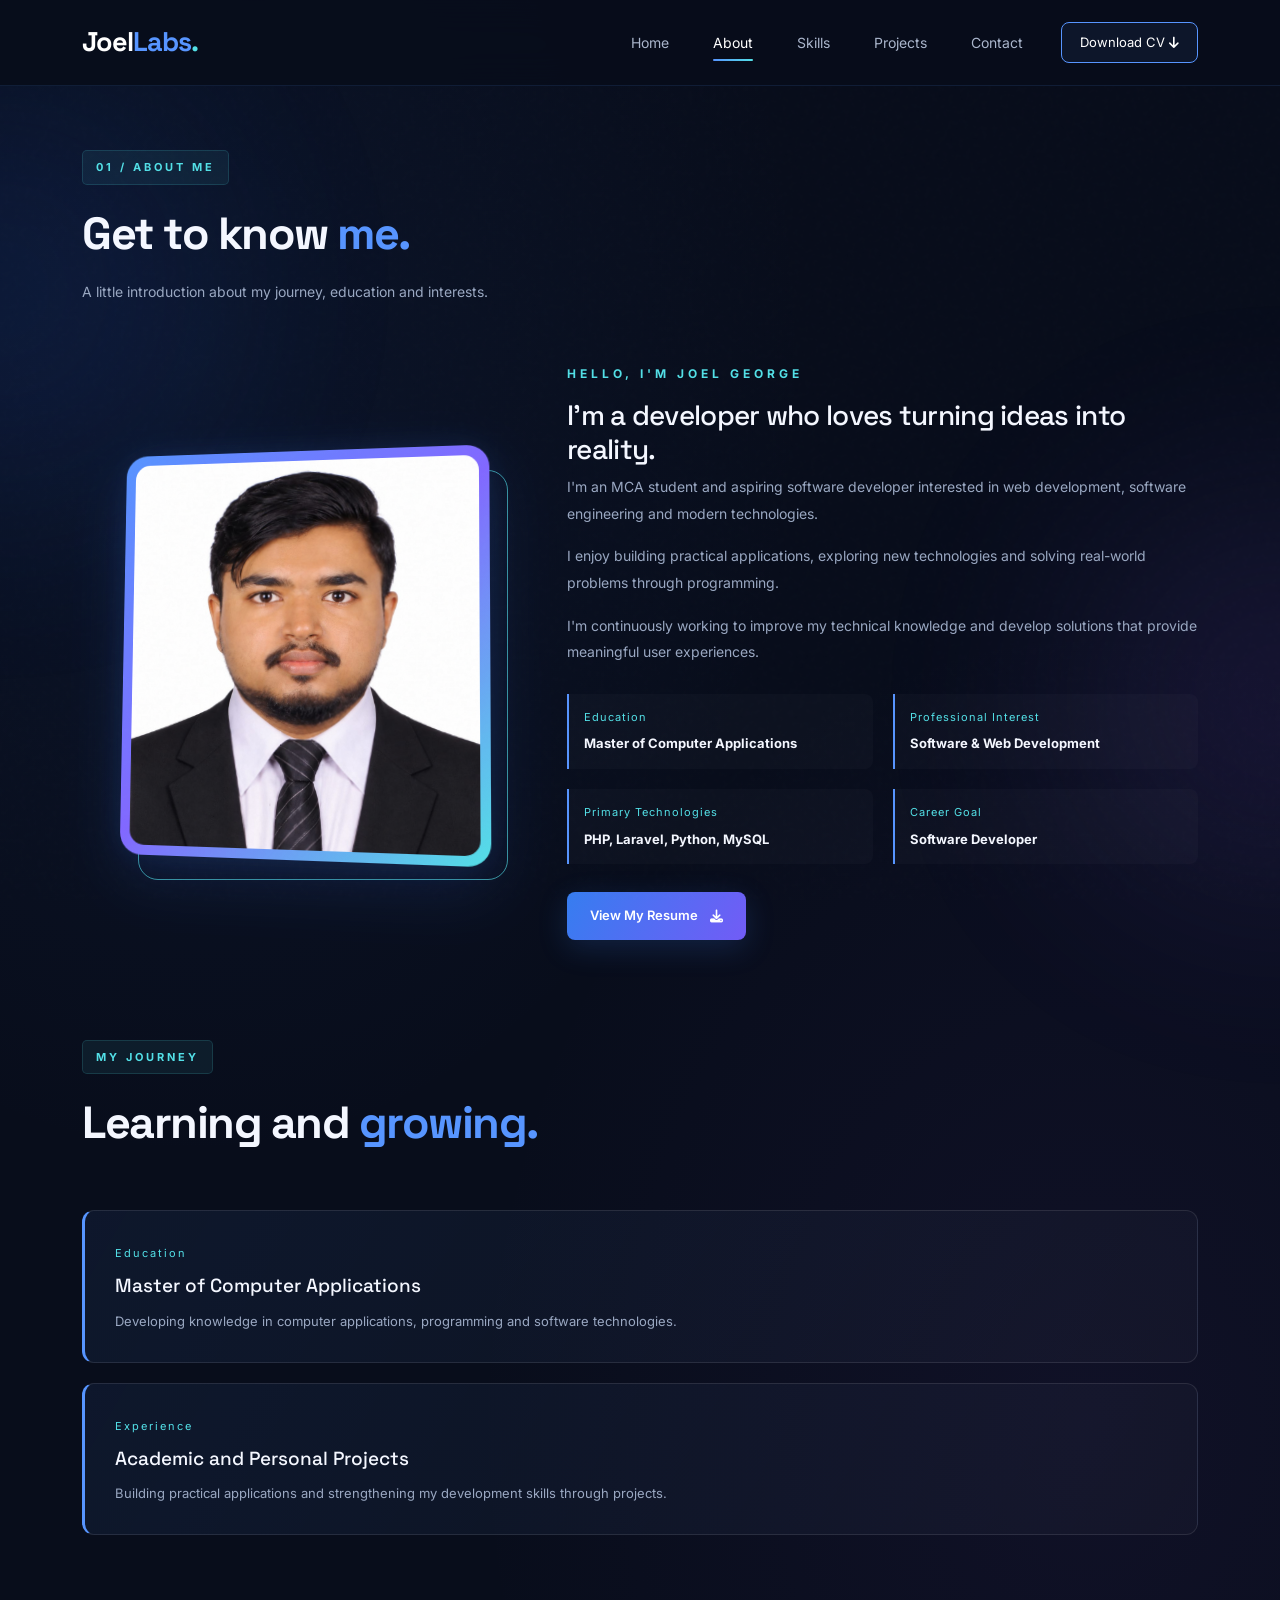
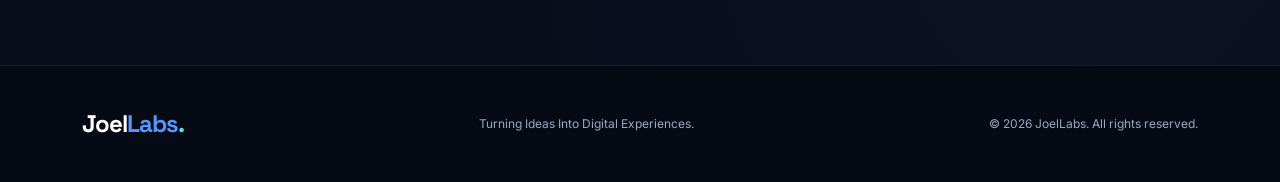
==== about.html @ 46082215 "initial commit" ====
<!DOCTYPE html>
<html lang="en">
<head>
    <meta charset="UTF-8">
    <meta name="viewport" content="width=device-width, initial-scale=1.0">
    <title>About Me | JoelLabs</title>

    <link href="https://cdn.jsdelivr.net/npm/bootstrap@5.3.3/dist/css/bootstrap.min.css" rel="stylesheet">
    <link rel="stylesheet" href="https://cdnjs.cloudflare.com/ajax/libs/font-awesome/6.7.2/css/all.min.css">
    <link href="https://fonts.googleapis.com/css2?family=Space+Grotesk:wght@400;500;600;700&family=Inter:wght@400;500;600;700&display=swap" rel="stylesheet">
    <link rel="stylesheet" href="Assets/css/style.css">
</head>
<body>

<div class="background-glow glow-one"></div>
<div class="background-glow glow-two"></div>
<div class="noise-overlay"></div>

<!-- NAVBAR -->
<nav class="navbar navbar-expand-lg fixed-top navbar-custom">
    <div class="container">
        <a class="navbar-brand" href="index.html">Joel<span>Labs</span><b>.</b></a>

        <button class="navbar-toggler" type="button" data-bs-toggle="collapse" data-bs-target="#navbarMenu" aria-label="Toggle navigation">
            <i class="fas fa-bars"></i>
        </button>

        <div class="collapse navbar-collapse" id="navbarMenu">
            <ul class="navbar-nav ms-auto align-items-lg-center">
                <li class="nav-item"><a class="nav-link" href="index.html">Home</a></li>
                <li class="nav-item"><a class="nav-link active" href="about.html">About</a></li>
                <li class="nav-item"><a class="nav-link" href="skills.html">Skills</a></li>
                <li class="nav-item"><a class="nav-link" href="projects.html">Projects</a></li>
                <li class="nav-item"><a class="nav-link" href="contact.html">Contact</a></li>
                <li class="nav-item ms-lg-3">
                    <a href="Assets/documents/Joel-George-Resume.pdf" class="nav-button" target="_blank">Download CV <i class="fas fa-arrow-down"></i></a>
                </li>
            </ul>
        </div>
    </div>
</nav>

<!-- ABOUT PAGE -->
<section class="inner-page section-space">

    <div class="container">

        <div class="section-title">
            <span>01 / ABOUT ME</span>
            <h2>Get to know <em>me.</em></h2>
            <p class="page-subtitle">A little introduction about my journey, education and interests.</p>
        </div>

        <div class="row align-items-center g-5">

            <div class="col-lg-5">
                <div class="about-visual">
                    <div class="about-frame">
                        <img src="Assets/Images/profile.jpg" alt="Joel George"
                             onerror="this.style.display='none'; this.nextElementSibling.style.display='flex';">
                        <div class="about-placeholder">
                            <i class="fas fa-user"></i>
                        </div>
                    </div>
                    <div class="about-decoration"></div>
                </div>
            </div>

            <div class="col-lg-7">

                <p class="hero-small-title">HELLO, I'M JOEL GEORGE</p>

                <h3>I'm a developer who loves turning ideas into reality.</h3>

                <p class="about-text">
                    I'm an MCA student and aspiring software developer
                    interested in web development, software engineering
                    and modern technologies.
                </p>

                <p class="about-text">
                    I enjoy building practical applications, exploring
                    new technologies and solving real-world problems
                    through programming.
                </p>

                <p class="about-text">
                    I'm continuously working to improve my technical
                    knowledge and develop solutions that provide
                    meaningful user experiences.
                </p>

                <div class="about-details">

                    <div>
                        <span>Education</span>
                        <strong>Master of Computer Applications</strong>
                    </div>

                    <div>
                        <span>Professional Interest</span>
                        <strong>Software & Web Development</strong>
                    </div>

                    <div>
                        <span>Primary Technologies</span>
                        <strong>PHP, Laravel, Python, MySQL</strong>
                    </div>

                    <div>
                        <span>Career Goal</span>
                        <strong>Software Developer</strong>
                    </div>

                </div>

                <a href="Assets/documents/Joel-George-Resume.pdf" target="_blank" class="primary-button">
                    View My Resume <i class="fas fa-download"></i>
                </a>

            </div>
        </div>

        <!-- PERSONAL JOURNEY -->
        <div class="journey-section">
            <div class="section-title">
                <span>MY JOURNEY</span>
                <h2>Learning and <em>growing.</em></h2>
            </div>

            <div class="journey-card">
                <span class="journey-year">Education</span>
                <h4>Master of Computer Applications</h4>
                <p>Developing knowledge in computer applications, programming and software technologies.</p>
            </div>

            <div class="journey-card">
                <span class="journey-year">Experience</span>
                <h4>Academic and Personal Projects</h4>
                <p>Building practical applications and strengthening my development skills through projects.</p>
            </div>
        </div>

    </div>

</section>

<footer class="footer">
    <div class="container">
        <div class="d-flex flex-wrap justify-content-between align-items-center gap-3">
            <a class="navbar-brand" href="index.html">Joel<span>Labs</span><b>.</b></a>
            <p>Turning Ideas Into Digital Experiences.</p>
            <p>© <span id="current-year"></span> JoelLabs. All rights reserved.</p>
        </div>
    </div>
</footer>

<script src="https://cdn.jsdelivr.net/npm/bootstrap@5.3.3/dist/js/bootstrap.bundle.min.js"></script>
<script src="Assets/javascript/script.js"></script>

</body>
</html>
---- Assets/css/style.css ----
/* =========================================
   JOELLABS - CREATIVE 3D PORTFOLIO
========================================= */

:root {
    --bg: #080d1b;
    --bg-light: #101a30;
    --card: rgba(255,255,255,0.045);
    --blue: #5795ff;
    --cyan: #53e0e7;
    --purple: #a77bff;
    --white: #f4f7ff;
    --muted: #9aa8c2;
    --border: rgba(255,255,255,0.10);
}

/* GENERAL */

* {
    margin: 0;
    padding: 0;
    box-sizing: border-box;
    scroll-behavior: smooth;
}

body {
    background: var(--bg);
    color: var(--white);
    font-family: 'Inter', sans-serif;
    overflow-x: hidden;
}

h1, h2, h3, h4, .navbar-brand {
    font-family: 'Space Grotesk', sans-serif;
}

a {
    text-decoration: none;
    color: inherit;
}

::selection {
    background: var(--blue);
    color: white;
}


/* BACKGROUND EFFECTS */

.background-glow {
    position: fixed;
    width: 400px;
    height: 400px;
    border-radius: 50%;
    filter: blur(120px);
    opacity: .12;
    pointer-events: none;
    z-index: -1;
}

.glow-one {
    background: #2563eb;
    top: 10%;
    left: -200px;
}

.glow-two {
    background: #8b5cf6;
    right: -200px;
    top: 55%;
}

.noise-overlay {
    position: fixed;
    inset: 0;
    opacity: .025;
    pointer-events: none;
    z-index: 10;
    background-image: url("data:image/svg+xml,%3Csvg viewBox='0 0 180 180' xmlns='http://www.w3.org/2000/svg'%3E%3Cfilter id='n'%3E%3CfeTurbulence type='fractalNoise' baseFrequency='.9' numOctaves='3' stitchTiles='stitch'/%3E%3C/filter%3E%3Crect width='100%25' height='100%25' filter='url(%23n)' opacity='.5'/%3E%3C/svg%3E");
}


/* NAVBAR */

.navbar-custom {
    background: rgba(8,13,27,.85);
    backdrop-filter: blur(18px);
    border-bottom: 1px solid var(--border);
    padding: 20px 0;
}

.navbar-brand {
    font-size: 27px;
    font-weight: 700;
    color: white;
}

.navbar-brand span {
    color: var(--blue);
}

.navbar-brand b {
    color: var(--cyan);
}

.nav-link {
    color: var(--muted);
    font-size: 14px;
    margin: 0 10px;
    transition: .3s;
}

.nav-link:hover,
.nav-link.active {
    color: var(--blue);
}

.nav-button {
    display: inline-block;
    padding: 10px 18px;
    border: 1px solid var(--blue);
    border-radius: 7px;
    color: white;
    font-size: 13px;
    transition: .3s;
}

.nav-button:hover {
    background: var(--blue);
    color: white;
    box-shadow: 0 0 25px #5795ff50;
}

.navbar-toggler {
    color: white;
    border: 1px solid var(--border);
}

.navbar-toggler:focus {
    box-shadow: none;
}

.navbar-toggler i {
    font-size: 22px;
}


/* HERO SECTION */

.hero-section {
    min-height: 100vh;
    display: flex;
    align-items: center;
    position: relative;
    padding: 130px 0 100px;
}

.hero-content {
    position: relative;
    z-index: 2;
}

.availability {
    display: inline-flex;
    align-items: center;
    gap: 10px;
    padding: 9px 15px;
    background: var(--card);
    border: 1px solid var(--border);
    border-radius: 50px;
    font-size: 12px;
    color: #c7d6ee;
    margin-bottom: 30px;
}

.status-dot {
    width: 8px;
    height: 8px;
    border-radius: 50%;
    background: #4ade80;
    box-shadow: 0 0 12px #4ade80;
}

.hero-small-title {
    color: var(--cyan);
    letter-spacing: 4px;
    font-size: 12px;
    font-weight: 700;
}

.hero-content h1 {
    font-size: clamp(43px, 5.5vw, 68px);
    line-height: 1.13;
    font-weight: 700;
    margin: 18px 0;
    max-width: 650px;
}

.gradient-text {
    background: linear-gradient(
        100deg,
        #69a5ff,
        #a88aff,
        #56e1e4
    );
    background-size: 200% auto;
    background-clip: text;
    -webkit-background-clip: text;
    color: transparent;
    animation: gradientMove 5s linear infinite;
}

@keyframes gradientMove {
    to {
        background-position: 200% center;
    }
}

.hero-role {
    font-size: 23px;
    margin-top: 25px;
}

.hero-role span {
    color: var(--cyan);
}

.hero-description {
    color: var(--muted);
    line-height: 1.9;
    font-size: 15px;
    max-width: 540px;
    margin: 22px 0 30px;
}

.hero-actions {
    display: flex;
    gap: 15px;
    flex-wrap: wrap;
}

.primary-button,
.secondary-button {
    display: inline-flex;
    align-items: center;
    justify-content: center;
    gap: 12px;
    padding: 14px 23px;
    border-radius: 8px;
    font-size: 13px;
    font-weight: 600;
    transition: .3s;
}

.primary-button {
    background: linear-gradient(120deg, #367df0, #725cf6);
    color: white;
    box-shadow: 0 8px 30px #3b82f630;
}

.primary-button:hover {
    color: white;
    transform: translateY(-4px);
    box-shadow: 0 12px 35px #3b82f660;
}

.secondary-button {
    border: 1px solid var(--border);
    color: white;
}

.secondary-button:hover {
    border-color: var(--cyan);
    color: var(--cyan);
}

.social-links {
    display: flex;
    gap: 22px;
    margin-top: 35px;
}

.social-links a {
    color: var(--muted);
    font-size: 20px;
    transition: .3s;
}

.social-links a:hover {
    color: var(--cyan);
    transform: translateY(-4px);
}


/* 3D SCENE */

.visual-column {
    display: flex;
    justify-content: center;
    align-items: center;
    perspective: 1100px;
}

.scene {
    width: 470px;
    height: 470px;
    max-width: 100%;
    position: relative;
    display: flex;
    align-items: center;
    justify-content: center;
    transform-style: preserve-3d;
    transition: transform .2s ease-out;
}


/* FLOATING SPHERE */

.floating-sphere {
    width: 245px;
    height: 245px;
    border-radius: 50%;
    position: relative;
    z-index: 2;

    background:
        radial-gradient(circle at 28% 22%,
            #ffffff 0%,
            #c7dcff 5%,
            #72a6ff 17%,
            #4a55c5 42%,
            #211a66 70%,
            #090d26 100%);

    box-shadow:
        inset -25px -30px 50px #050817,
        inset 12px 10px 30px #ffffff80,
        0 0 40px #528bff60,
        0 0 100px #735bff45;

    animation: sphereFloat 6s ease-in-out infinite;
}

.sphere-highlight {
    position: absolute;
    width: 65px;
    height: 35px;
    top: 30px;
    left: 40px;
    border-radius: 50%;
    background: #ffffffa0;
    filter: blur(15px);
    transform: rotate(-35deg);
}

@keyframes sphereFloat {
    0%, 100% {
        transform: translateY(0) rotate(0deg);
    }

    50% {
        transform: translateY(-20px) rotate(8deg);
    }
}


/* ORBIT RINGS */

.orbit {
    position: absolute;
    width: 390px;
    height: 150px;
    border: 1px solid rgba(111,165,255,.5);
    border-radius: 50%;
    z-index: 1;
}

.orbit-one {
    transform: rotate(-25deg);
}

.orbit-two {
    transform: rotate(55deg);
    border-color: rgba(83,224,231,.35);
}

.orbit-three {
    transform: rotate(115deg);
    width: 320px;
    border-color: rgba(167,123,255,.3);
}


/* FLOATING CARDS */

.floating-card {
    position: absolute;
    z-index: 4;
    display: flex;
    align-items: center;
    gap: 10px;
    padding: 13px 17px;
    border: 1px solid var(--border);
    background: rgba(17,27,49,.88);
    backdrop-filter: blur(15px);
    border-radius: 12px;
    font-size: 12px;
    color: #dce8ff;
    box-shadow: 0 12px 40px #00000040;
    animation: cardFloat 5s ease-in-out infinite;
}

.floating-card i {
    color: var(--cyan);
    font-size: 17px;
}

.card-code {
    top: 60px;
    left: 5px;
}

.card-design {
    right: -5px;
    top: 155px;
    animation-delay: 1s;
}

.card-tech {
    bottom: 65px;
    left: 35px;
    animation-delay: 2s;
}

@keyframes cardFloat {
    0%, 100% {
        transform: translateY(0);
    }

    50% {
        transform: translateY(-13px);
    }
}

.scene-label {
    position: absolute;
    bottom: 0;
    right: 10px;
    z-index: 4;
    display: flex;
    align-items: center;
    gap: 10px;
    color: var(--muted);
    font-size: 11px;
}

.scene-label span {
    font-size: 28px;
    font-family: 'Space Grotesk';
    font-weight: 700;
    color: var(--blue);
}

.scene-label small {
    letter-spacing: 2px;
}


/* SCROLL INDICATOR */

.scroll-indicator {
    position: absolute;
    bottom: 25px;
    left: 50%;
    transform: translateX(-50%);
    display: flex;
    gap: 10px;
    align-items: center;
    color: var(--muted);
    font-size: 9px;
    letter-spacing: 3px;
}

.scroll-indicator span {
    width: 25px;
    height: 1px;
    background: var(--cyan);
}


/* GENERAL SECTIONS */

.section-space {
    padding: 110px 0;
    position: relative;
}

.section-title {
    margin-bottom: 55px;
}

.section-title > span {
    color: var(--cyan);
    font-size: 11px;
    letter-spacing: 3px;
    font-weight: 700;
}

.section-title h2 {
    font-size: clamp(32px, 4vw, 45px);
    font-weight: 700;
    margin-top: 15px;
}

.section-title em {
    color: var(--blue);
    font-style: normal;
}


/* ABOUT */

.about-visual {
    position: relative;
    max-width: 350px;
    margin: auto;
    perspective: 800px;
}

.about-frame {
    position: relative;
    padding: 12px;
    background: linear-gradient(140deg, #5795ff, #a77bff);
    border-radius: 20px;
    transform: rotateY(-8deg) rotateX(3deg);
    box-shadow: 15px 20px 60px #00000070;
    z-index: 2;
}

.about-frame img {
    width: 100%;
    height: 350px;
    object-fit: cover;
    border-radius: 13px;
}

.about-placeholder {
    display: none;
    height: 350px;
    border-radius: 13px;
    background: var(--bg-light);
    align-items: center;
    justify-content: center;
    font-size: 100px;
    color: var(--blue);
}

.about-decoration {
    position: absolute;
    width: 100%;
    height: 100%;
    top: 22px;
    left: 22px;
    border: 1px solid var(--cyan);
    border-radius: 20px;
    z-index: 1;
}

#about h3 {
    font-size: 29px;
    line-height: 1.5;
    margin-bottom: 22px;
}

#about p {
    color: var(--muted);
    font-size: 14px;
    line-height: 1.9;
}

.about-details {
    display: grid;
    grid-template-columns: 1fr 1fr;
    gap: 20px;
    margin: 28px 0;
}

.about-details div {
    display: flex;
    flex-direction: column;
    gap: 8px;
}

.about-details span {
    color: var(--cyan);
    font-size: 11px;
    letter-spacing: 1px;
}

.about-details strong {
    font-size: 13px;
}

.text-link {
    color: var(--cyan);
    font-size: 13px;
    font-weight: 600;
}

.text-link:hover {
    color: var(--blue);
}


/* SKILLS */

.skills-section {
    background: linear-gradient(
        180deg,
        rgba(18,29,52,.65),
        rgba(8,13,27,.5)
    );
}

.glass-card {
    background: var(--card);
    border: 1px solid var(--border);
    padding: 30px;
    border-radius: 15px;
    height: 100%;
    backdrop-filter: blur(12px);
    transition: .4s;
}

.glass-card:hover {
    transform: translateY(-10px) rotateX(3deg);
    border-color: var(--blue);
    box-shadow: 0 15px 40px #367df020;
}

.skill-icon {
    width: 52px;
    height: 52px;
    display: grid;
    place-items: center;
    border-radius: 12px;
    background: linear-gradient(135deg, #367df030, #a77bff30);
    color: var(--cyan);
    font-size: 22px;
    margin-bottom: 22px;
}

.glass-card h4 {
    font-size: 18px;
}

.glass-card p {
    color: var(--muted);
    font-size: 13px;
    line-height: 1.8;
    margin: 12px 0 0;
}


/* PROJECTS */

.project-card {
    height: 100%;
    background: var(--card);
    border: 1px solid var(--border);
    border-radius: 16px;
    overflow: hidden;
    transition: .4s;
}

.project-card:hover {
    transform: translateY(-10px);
    border-color: var(--blue);
    box-shadow: 0 20px 45px #00000050;
}

.project-preview {
    height: 180px;
    display: grid;
    place-items: center;
    font-size: 55px;
    position: relative;
    overflow: hidden;
}

.project-preview i {
    position: relative;
    z-index: 1;
    filter: drop-shadow(0 10px 15px #00000050);
    transition: .4s;
}

.project-card:hover .project-preview i {
    transform: scale(1.2) rotate(-8deg);
}

.preview-one {
    background: radial-gradient(circle at 50% 50%, #3c83dc, #14265a 70%);
}

.preview-two {
    background: radial-gradient(circle at 50% 50%, #8454d5, #271b57 70%);
}

.preview-three {
    background: radial-gradient(circle at 50% 50%, #17a7ac, #104451 70%);
}

.project-content {
    padding: 25px;
}

.project-number {
    font-size: 10px;
    letter-spacing: 2px;
    color: var(--cyan);
}

.project-content h4 {
    font-size: 19px;
    margin: 15px 0;
}

.project-content p {
    color: var(--muted);
    font-size: 13px;
    line-height: 1.8;
    min-height: 65px;
}

.project-tags {
    display: flex;
    flex-wrap: wrap;
    gap: 8px;
    margin: 20px 0;
}

.project-tags span {
    background: #5795ff20;
    color: #9ac0ff;
    border-radius: 5px;
    padding: 6px 10px;
    font-size: 11px;
}


/* CONTACT */

.contact-section {
    padding-bottom: 120px;
}

.contact-card {
    text-align: center;
    padding: 80px 20px;
    border: 1px solid var(--border);
    border-radius: 25px;
    background:
        radial-gradient(circle at 50% 0%, #4b6eb330, transparent 65%),
        var(--card);
    box-shadow: 0 20px 80px #00000030;
}

.contact-card > span {
    color: var(--cyan);
    letter-spacing: 3px;
    font-size: 11px;
}

.contact-card h2 {
    font-size: clamp(30px, 5vw, 48px);
    font-weight: 700;
    margin-top: 18px;
}

.contact-card p {
    max-width: 500px;
    margin: 22px auto 30px;
    color: var(--muted);
    line-height: 1.8;
}


/* FOOTER */

.footer {
    padding: 35px 0;
    border-top: 1px solid var(--border);
    background: #060a15;
}

.footer p {
    margin: 0;
    color: var(--muted);
    font-size: 12px;
}


/* TABLET AND MOBILE */

@media (max-width: 991px) {

    .navbar-collapse {
        padding: 20px 0;
        background: #101a30;
    }

    .nav-link {
        padding: 10px 15px;
    }

    .hero-section {
        text-align: center;
        padding-top: 145px;
    }

    .hero-content h1,
    .hero-description {
        margin-left: auto;
        margin-right: auto;
    }

    .hero-actions,
    .social-links {
        justify-content: center;
    }

    .visual-column {
        margin-top: 50px;
    }

    .scene {
        width: 420px;
        height: 420px;
        max-width: 100%;
    }

}


@media (max-width: 576px) {

    .section-space {
        padding: 75px 0;
    }

    .hero-content h1 {
        font-size: 42px;
    }

    .hero-role {
        font-size: 18px;
    }

    .scene {
        height: 340px;
        transform: scale(.85);
        transform-origin: center;
    }

    .floating-sphere {
        width: 190px;
        height: 190px;
    }

    .orbit {
        width: 300px;
        height: 115px;
    }

    .floating-card {
        font-size: 10px;
        padding: 9px 11px;
    }

    .card-code {
        left: 0;
    }

    .card-design {
        right: 0;
    }

    .card-tech {
        bottom: 35px;
    }

    .about-details {
        grid-template-columns: 1fr;
    }

    .footer .container > div {
        justify-content: center !important;
        text-align: center;
    }

}


/* ACCESSIBILITY */

@media (prefers-reduced-motion: reduce) {

    *,
    *::before,
    *::after {

        scroll-behavior: auto !important;

        animation-duration: 0.01ms !important;

        animation-iteration-count: 1 !important;

        transition-duration: 0.01ms !important;

    }

}


/* ==================================
   MULTI-PAGE PORTFOLIO STYLES
================================== */

/* INNER PAGES */

.inner-page {
    min-height: 85vh;
    padding-top: 150px;
}

.page-subtitle {
    color: var(--muted);
    font-size: 14px;
    margin-top: 18px;
    line-height: 1.8;
}

.about-text {
    color: var(--muted);
    font-size: 14px;
    line-height: 1.9;
}

/* ABOUT JOURNEY */

.journey-section {
    margin-top: 100px;
}

.journey-card {
    background: var(--card);
    border: 1px solid var(--border);
    border-left: 3px solid var(--blue);
    border-radius: 12px;
    padding: 25px;
    margin-bottom: 20px;
    transition: .3s;
}

.journey-card:hover {
    transform: translateX(8px);
    border-color: var(--cyan);
}

.journey-year {
    color: var(--cyan);
    font-size: 11px;
    letter-spacing: 2px;
}

.journey-card h4 {
    margin: 12px 0;
    font-size: 19px;
}

.journey-card p {
    color: var(--muted);
    font-size: 13px;
    margin-bottom: 0;
    line-height: 1.8;
}

/* SKILLS PAGE */

.skill-page-card {
    min-height: 270px;
}

.skill-list {
    display: flex;
    flex-wrap: wrap;
    gap: 8px;
    margin-top: 22px;
}

.skill-list span {
    padding: 7px 11px;
    font-size: 11px;
    color: #a8c9ff;
    background: rgba(87,149,255,.12);
    border: 1px solid rgba(87,149,255,.15);
    border-radius: 6px;
}

/* PROJECTS PAGE */

.project-card {
    display: flex;
    flex-direction: column;
}

.project-content {
    display: flex;
    flex-direction: column;
    flex: 1;
}

.project-content .text-link {
    margin-top: auto;
}

/* CONTACT PAGE */

.contact-info-card {
    min-height: 190px;
}

.contact-info-card p {
    color: var(--muted);
    font-size: 13px;
    line-height: 1.8;
}

.contact-message-card {
    height: 100%;
    min-height: 350px;
    display: flex;
    flex-direction: column;
    justify-content: center;
    align-items: center;
}

.contact-message-card h3 {
    font-size: 28px;
}

.contact-message-card p {
    max-width: 450px;
}

@media (max-width: 576px) {

    .inner-page {
        padding-top: 125px;
    }

    .journey-section {
        margin-top: 65px;
    }

    .contact-message-card {
        padding: 45px 20px;
    }

    .contact-message-card h3 {
        font-size: 23px;
    }

}


/* ==========================================
   JOELLABS - VISUAL DESIGN REFINEMENTS
========================================== */

/* 1. GLOBAL BACKGROUND */

body {
    background:
        radial-gradient(
            ellipse at 15% 20%,
            rgba(43, 88, 170, 0.10),
            transparent 40%
        ),
        radial-gradient(
            ellipse at 85% 80%,
            rgba(113, 65, 180, 0.08),
            transparent 40%
        ),
        #080d1b;
}

/* 2. NAVBAR REFINEMENT */

.navbar-custom {
    background: rgba(8, 13, 27, 0.94);
    border-bottom: 1px solid rgba(87,149,255,0.12);
    padding: 17px 0;
    transition: padding .3s, background .3s;
}

.navbar-brand {
    letter-spacing: -1px;
    transition: .3s;
}

.navbar-brand:hover {
    transform: scale(1.03);
}

.nav-link {
    color: #aab6cc !important;
    position: relative;
    padding: 10px 12px !important;
    transition: color .3s;
}

/* Navigation underline */

.nav-link::after {
    content: "";
    position: absolute;
    bottom: 2px;
    left: 12px;
    width: 0;
    height: 2px;
    background: linear-gradient(
        90deg,
        var(--blue),
        var(--cyan)
    );
    border-radius: 10px;
    transition: width .3s;
}

.nav-link:hover,
.nav-link.active {
    color: #ffffff !important;
}

.nav-link:hover::after,
.nav-link.active::after {
    width: calc(100% - 24px);
}

/* Download button */

.nav-button {
    border-radius: 8px;
    background: rgba(87,149,255,.07);
    transition: .3s;
}

.nav-button:hover {
    background: linear-gradient(
        120deg,
        #367df0,
        #725cf6
    );
    border-color: transparent;
    transform: translateY(-3px);
}


/* 3. PAGE HEADINGS */

.section-title {
    position: relative;
    margin-bottom: 60px;
}

.section-title > span {
    display: inline-block;
    padding: 8px 13px;
    background: rgba(83,224,231,.07);
    border: 1px solid rgba(83,224,231,.15);
    border-radius: 5px;
}

.section-title h2 {
    letter-spacing: -1.5px;
    margin-top: 22px;
}

.page-subtitle {
    max-width: 650px;
    font-size: 14px;
    color: #9aa8c2;
    line-height: 1.9;
}


/* 4. ABOUT IMAGE */

.about-visual {
    max-width: 370px;
}

.about-frame {
    padding: 10px;
    border-radius: 22px;
    background: linear-gradient(
        135deg,
        #5795ff,
        #8268ff,
        #53e0e7
    );
    box-shadow:
        0 20px 60px rgba(43,90,190,.20),
        0 0 30px rgba(87,149,255,.10);
}

.about-frame img {
    height: 390px;
    border-radius: 15px;
    object-position: center;
}

.about-placeholder {
    height: 390px;
}

.about-decoration {
    border-color: rgba(83,224,231,.65);
}

#about h3,
.inner-page h3 {
    letter-spacing: -.7px;
}

.about-details div {
    padding: 15px;
    border-left: 2px solid var(--blue);
    background: rgba(255,255,255,.025);
    border-radius: 0 8px 8px 0;
}

.about-details strong {
    line-height: 1.6;
}


/* 5. SKILL CARDS */

.glass-card {
    position: relative;
    overflow: hidden;
    background: linear-gradient(
        145deg,
        rgba(31,45,73,.65),
        rgba(17,25,44,.8)
    );
    border: 1px solid rgba(255,255,255,.08);
    border-radius: 17px;
    transition:
        transform .35s ease,
        border-color .35s ease,
        box-shadow .35s ease;
}

.glass-card::before {
    content: "";
    position: absolute;
    top: 0;
    left: -100%;
    width: 100%;
    height: 2px;
    background: linear-gradient(
        90deg,
        transparent,
        var(--cyan),
        var(--blue),
        transparent
    );
    transition: left .5s;
}

.glass-card:hover::before {
    left: 100%;
}

.glass-card:hover {
    transform: translateY(-8px);
    border-color: rgba(87,149,255,.45);
    box-shadow: 0 20px 45px rgba(0,0,0,.25);
}

.skill-icon {
    border: 1px solid rgba(83,224,231,.12);
    background: linear-gradient(
        135deg,
        rgba(87,149,255,.18),
        rgba(167,123,255,.16)
    );
    transition: .3s;
}

.glass-card:hover .skill-icon {
    transform: scale(1.08) rotate(-5deg);
    box-shadow: 0 0 20px rgba(83,224,231,.15);
}


/* 6. PROJECT CARDS */

.project-card {
    background: linear-gradient(
        145deg,
        #171f32,
        #111827
    );
    border: 1px solid rgba(255,255,255,.09);
    border-radius: 17px;
    transition: .4s ease;
}

.project-card:hover {
    transform: translateY(-9px);
    border-color: rgba(87,149,255,.5);
    box-shadow: 0 22px 50px rgba(0,0,0,.3);
}

.project-preview {
    position: relative;
    isolation: isolate;
}

.project-preview::after {
    content: "";
    position: absolute;
    inset: 0;
    background: linear-gradient(
        135deg,
        transparent,
        rgba(255,255,255,.09),
        transparent
    );
    opacity: 0;
    transition: .4s;
}

.project-card:hover .project-preview::after {
    opacity: 1;
}

.project-preview i {
    font-size: 60px;
    transition: .4s ease;
}

.project-card:hover .project-preview i {
    transform: scale(1.18) rotate(-7deg);
}

.project-content {
    padding: 27px;
}

.project-content h4 {
    line-height: 1.5;
    min-height: 55px;
}

.project-content p {
    line-height: 1.9;
    color: #a5b2ca;
}

.project-tags span {
    border: 1px solid rgba(87,149,255,.15);
    transition: .3s;
}

.project-tags span:hover {
    background: rgba(87,149,255,.25);
    color: white;
}


/* 7. JOURNEY TIMELINE */

.journey-card {
    position: relative;
    padding: 28px 30px;
    background: linear-gradient(
        120deg,
        rgba(87,149,255,.08),
        rgba(255,255,255,.025)
    );
    border: 1px solid var(--border);
    border-left: 3px solid var(--blue);
    transition: .3s;
}

.journey-card:hover {
    transform: translateX(7px);
    border-left-color: var(--cyan);
}


/* 8. CONTACT DESIGN */

.contact-info-card {
    background: linear-gradient(
        145deg,
        rgba(31,45,73,.7),
        rgba(17,25,44,.85)
    );
}

.contact-message-card {
    border: 1px solid rgba(87,149,255,.2);
    background:
        radial-gradient(
            circle at 50% 0%,
            rgba(87,149,255,.16),
            transparent 65%
        ),
        rgba(255,255,255,.035);
}

.contact-card h2,
.contact-card h3 {
    letter-spacing: -1px;
}


/* 9. FOOTER */

.footer {
    background: #060a15;
    border-top: 1px solid rgba(87,149,255,.15);
    padding: 40px 0;
}

.footer .navbar-brand {
    font-size: 24px;
}

.footer p {
    line-height: 1.8;
}


/* 10. SMOOTH PAGE REVEAL */

.reveal {
    opacity: 0;
    transform: translateY(25px);
    transition:
        opacity .7s ease,
        transform .7s ease;
}

.reveal.visible {
    opacity: 1;
    transform: translateY(0);
}


/* 11. BUTTON FOCUS */

a:focus-visible,
button:focus-visible {
    outline: 2px solid var(--cyan);
    outline-offset: 4px;
}


/* 12. RESPONSIVE DESIGN */

@media (max-width: 991px) {

    .navbar-collapse {
        background: #101a30;
        border: 1px solid var(--border);
        border-radius: 12px;
        margin-top: 15px;
        padding: 15px;
    }

    .nav-link::after {
        display: none;
    }

    .nav-link.active {
        color: var(--cyan) !important;
    }

    .section-title {
        margin-bottom: 40px;
    }

}

@media (max-width: 576px) {

    .about-frame img,
    .about-placeholder {
        height: 320px;
    }

    .project-content {
        padding: 22px;
    }

    .section-title h2 {
        letter-spacing: -1px;
    }

    .journey-card {
        padding: 22px;
    }

}

/* ACCESSIBILITY */

@media (prefers-reduced-motion: reduce) {

    .reveal {
        opacity: 1;
        transform: none;
        transition: none;
    }

    *,
    *::before,
    *::after {
        animation-duration: .01ms !important;
        transition-duration: .01ms !important;
    }

}


/* =====================================
   CONTACT PAGE LAYOUT FIX
===================================== */

.contact-section {
    padding-bottom: 90px;
}

.contact-section .row {
    align-items: stretch;
}

.contact-info-card {
    height: auto !important;
    min-height: 190px;
    margin-bottom: 20px;
    padding: 25px;
}

.contact-info-card:last-child {
    margin-bottom: 0;
}

.contact-message-card {
    height: 100%;
    min-height: 400px;
    padding: 45px;
}

.contact-info-card p {
    margin-bottom: 12px;
}

.contact-info-card .text-link {
    display: inline-block;
    margin-top: 5px;
}

.contact-section + .footer {
    position: relative;
    clear: both;
    margin-top: 0;
}

@media (max-width: 991px) {

    .contact-message-card {
        min-height: 300px;
    }

}

@media (max-width: 576px) {

    .contact-info-card {
        min-height: auto;
        padding: 22px;
    }

    .contact-message-card {
        min-height: 280px;
        padding: 30px 20px;
    }

}
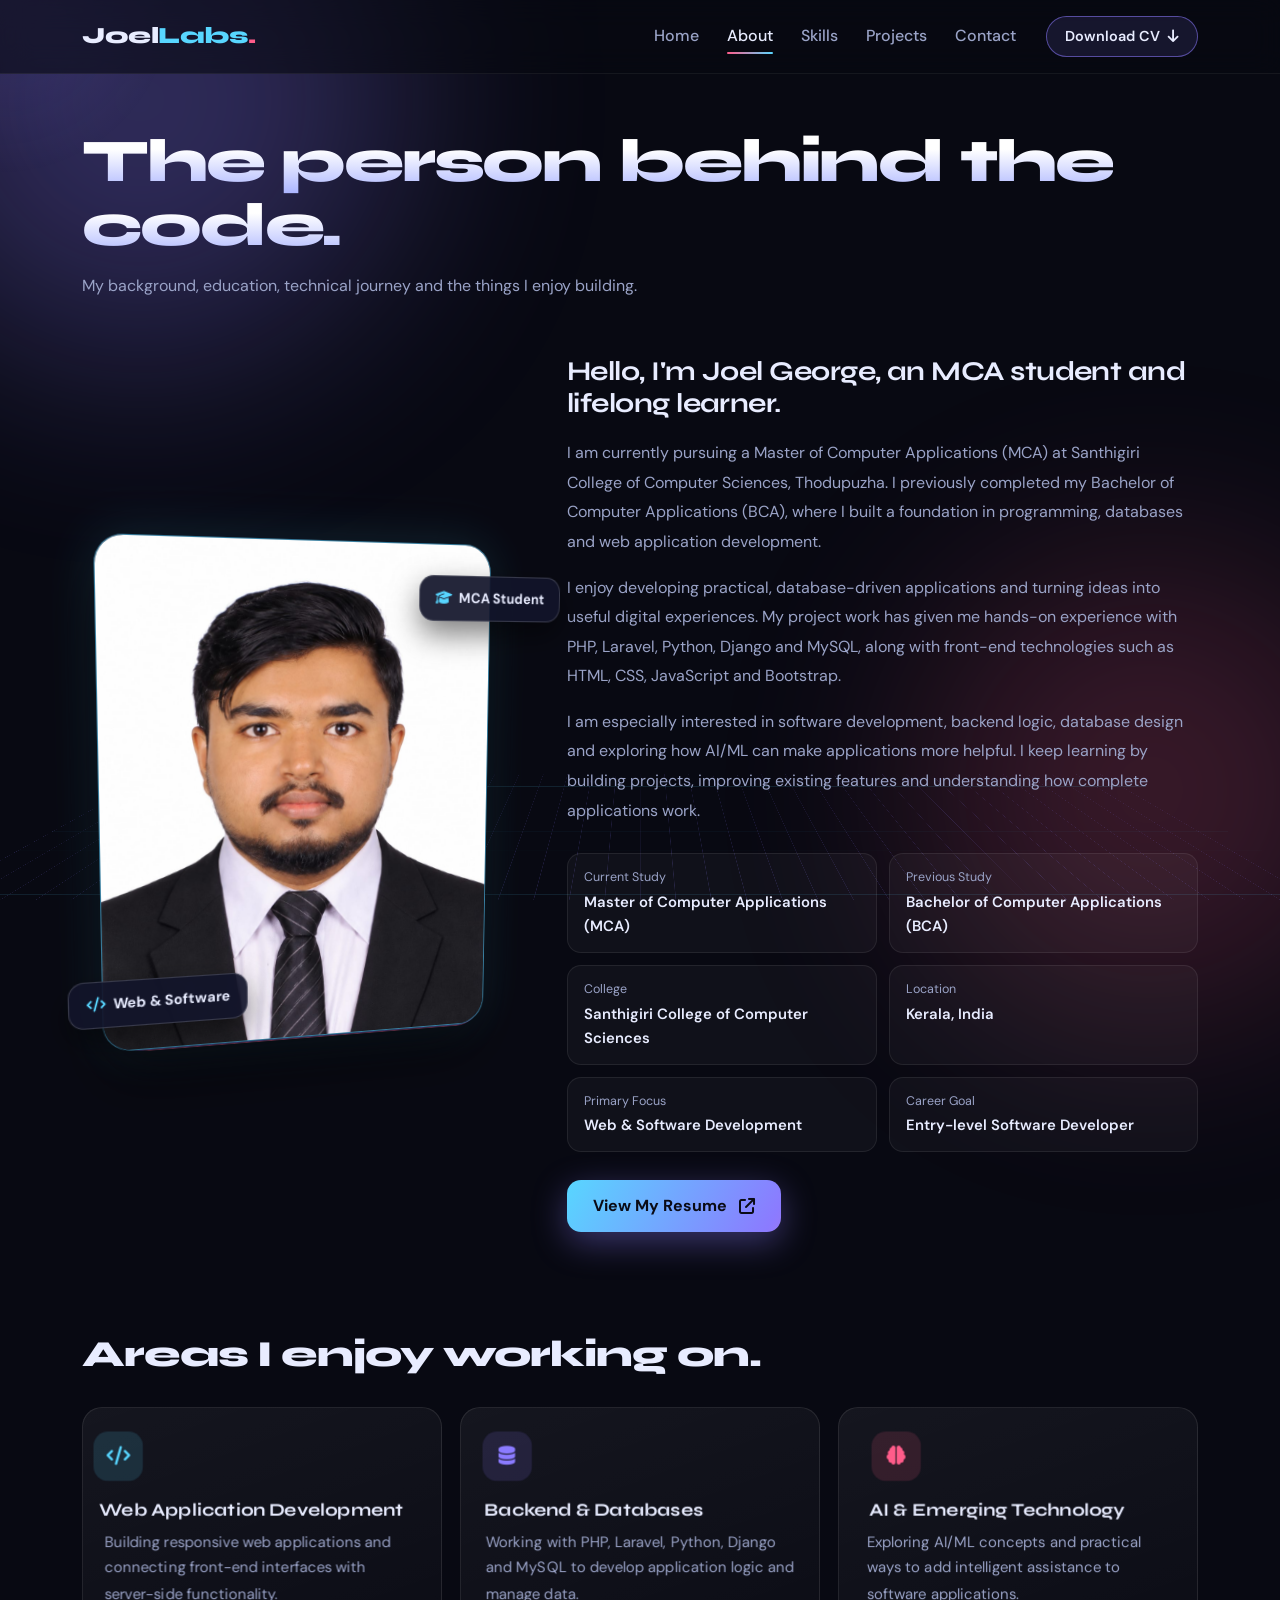
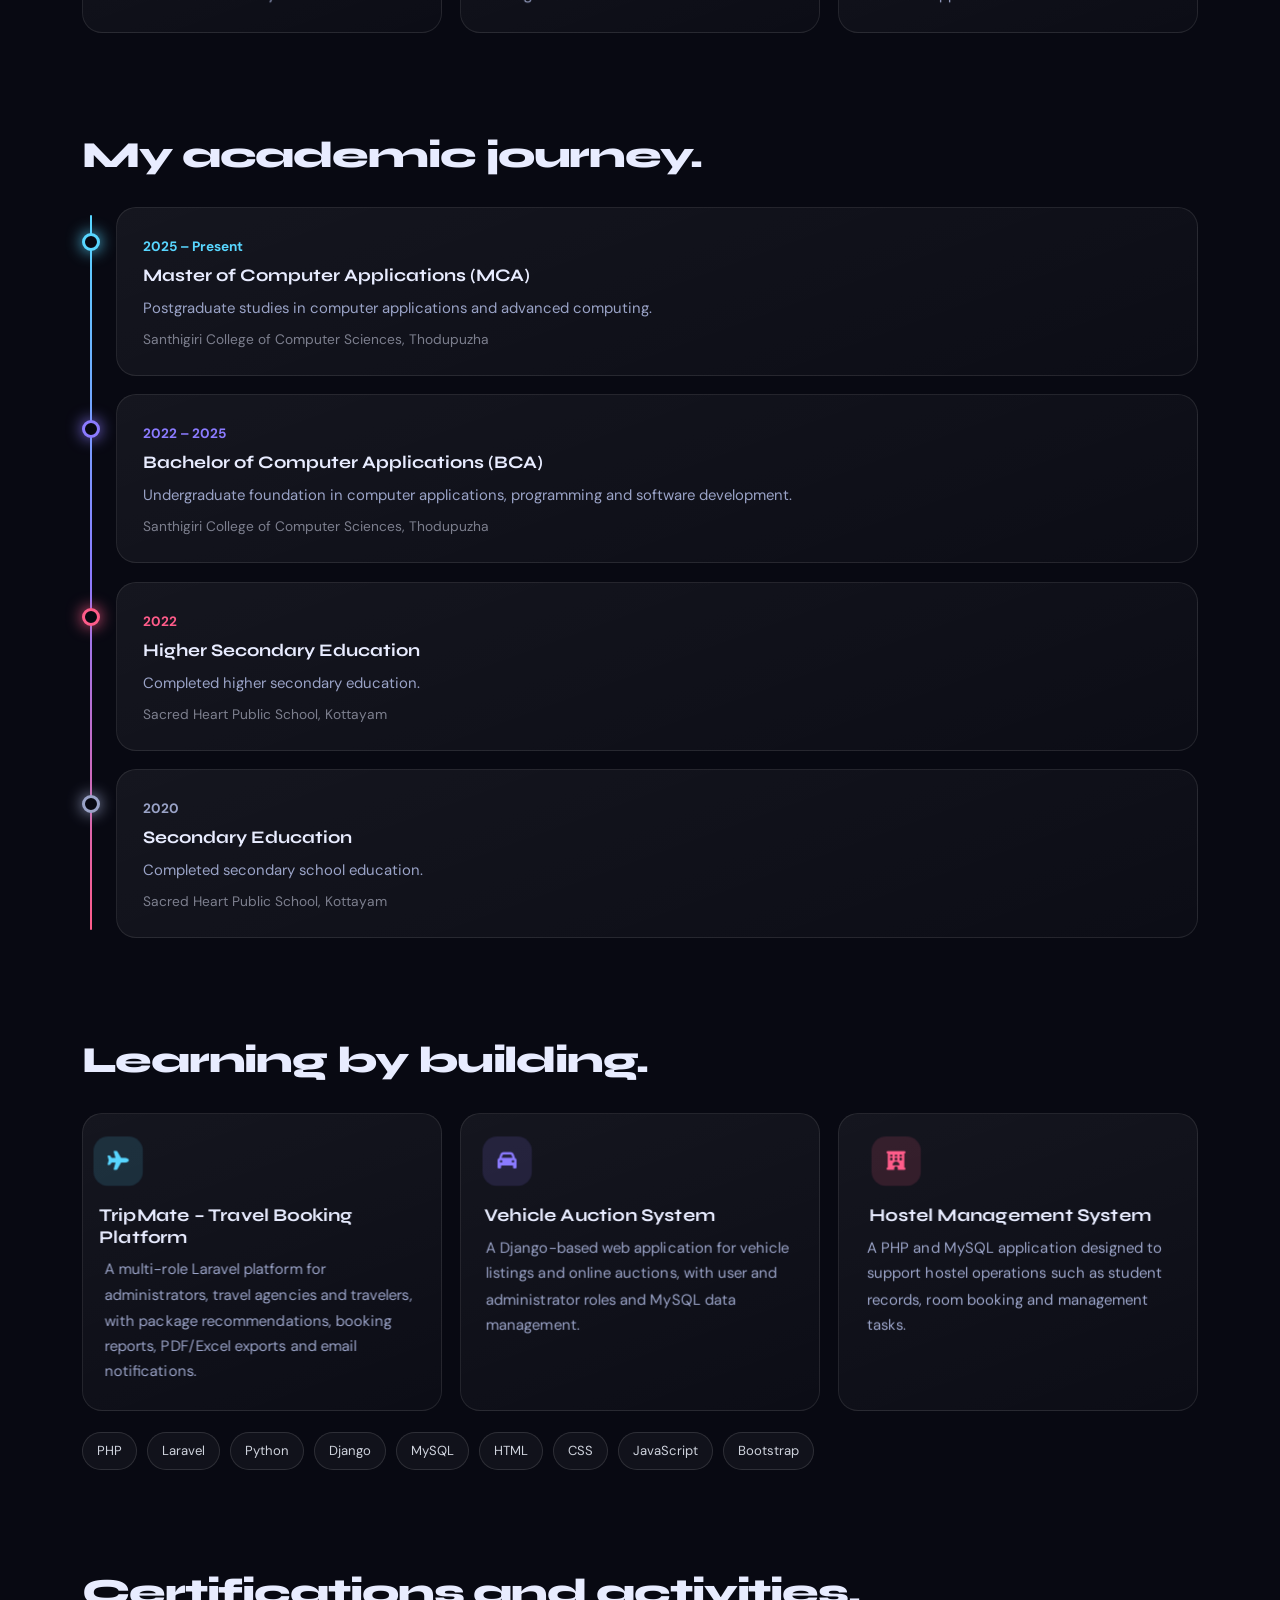
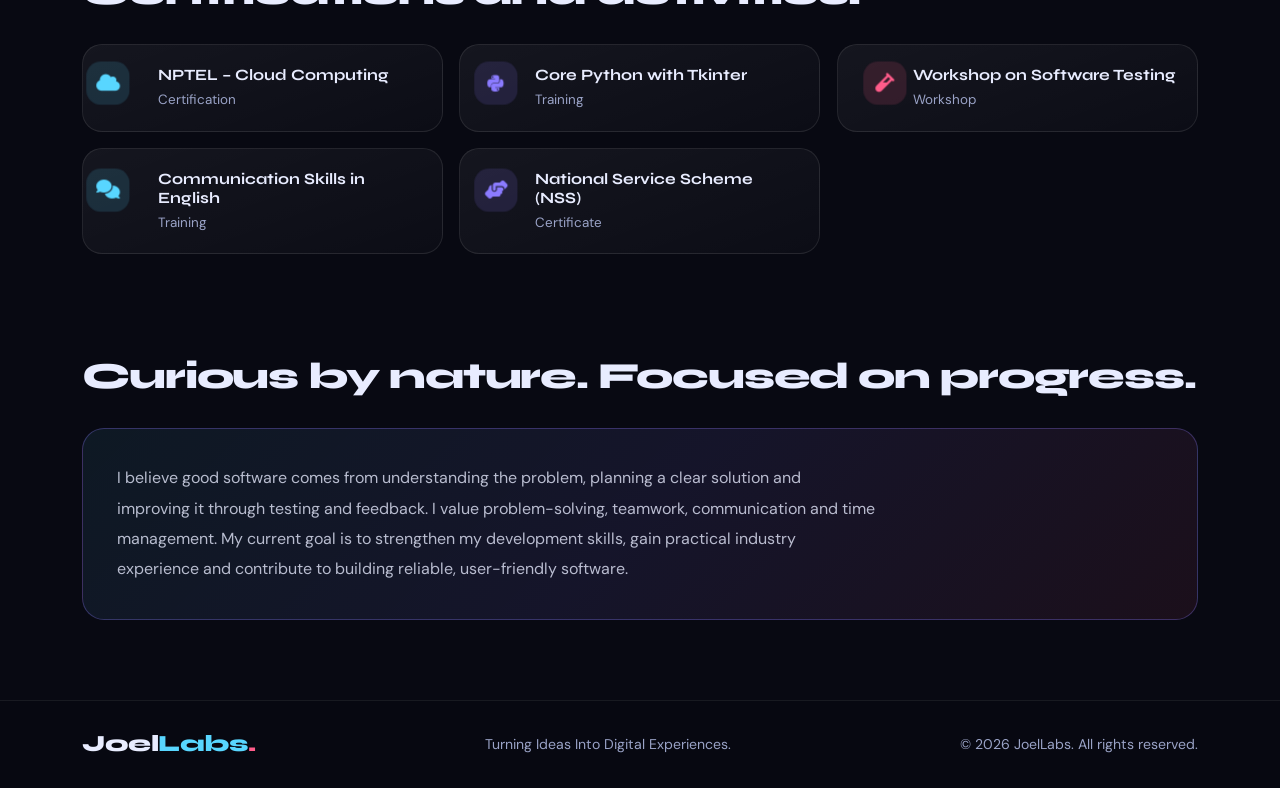
==== commit 59d5aef9: "Update portfolio" ====
--- a/about.html
+++ b/about.html
@@ -1,163 +1,433 @@
-
 <!DOCTYPE html>
 <html lang="en">
 <head>
-    <meta charset="UTF-8">
-    <meta name="viewport" content="width=device-width, initial-scale=1.0">
-    <title>About Me | JoelLabs</title>
-
-    <link href="https://cdn.jsdelivr.net/npm/bootstrap@5.3.3/dist/css/bootstrap.min.css" rel="stylesheet">
-    <link rel="stylesheet" href="https://cdnjs.cloudflare.com/ajax/libs/font-awesome/6.7.2/css/all.min.css">
-    <link href="https://fonts.googleapis.com/css2?family=Space+Grotesk:wght@400;500;600;700&family=Inter:wght@400;500;600;700&display=swap" rel="stylesheet">
-    <link rel="stylesheet" href="Assets/css/style.css">
+<meta charset="UTF-8">
+<meta name="viewport" content="width=device-width, initial-scale=1.0">
+<title>About Me | JoelLabs</title>
+
+<link href="https://cdn.jsdelivr.net/npm/bootstrap@5.3.3/dist/css/bootstrap.min.css" rel="stylesheet">
+<link rel="stylesheet" href="https://cdnjs.cloudflare.com/ajax/libs/font-awesome/6.7.2/css/all.min.css">
+<link href="https://fonts.googleapis.com/css2?family=Syne:wght@600;700;800&family=DM+Sans:wght@400;500;700&display=swap" rel="stylesheet">
+
+<style>
+:root{
+  --ink:#080912; --panel:#12142a; --text:#e8ecff; --mute:#9aa3c7;
+  --cyan:#58d6ff; --rose:#ff5c8a; --violet:#8b7bff;
+  --display:'Syne','Segoe UI',sans-serif; --body:'DM Sans','Segoe UI',sans-serif;
+}
+*{box-sizing:border-box}
+html{scroll-behavior:smooth}
+body{margin:0; background:var(--ink); color:var(--text); font-family:var(--body); overflow-x:hidden; min-height:100vh}
+a{text-decoration:none}
+:focus-visible{outline:2px solid var(--cyan); outline-offset:3px; border-radius:6px}
+
+/* Background */
+.bg-glow{position:fixed; border-radius:50%; filter:blur(110px); opacity:.3; z-index:0; pointer-events:none}
+.bg-glow.one{width:520px; height:520px; background:var(--violet); top:-160px; left:-120px}
+.bg-glow.two{width:460px; height:460px; background:var(--rose); bottom:-120px; right:-100px; opacity:.2}
+.floor-wrap{position:fixed; left:0; right:0; bottom:0; height:50vh; perspective:520px; z-index:0; pointer-events:none; opacity:.6;
+  -webkit-mask-image:linear-gradient(to top,#000 5%,transparent 90%); mask-image:linear-gradient(to top,#000 5%,transparent 90%)}
+.floor{position:absolute; left:-50%; width:200%; height:200%; bottom:-70%; transform:rotateX(72deg); transform-origin:bottom;
+  background-image:linear-gradient(rgba(88,214,255,.32) 1px,transparent 1px),linear-gradient(90deg,rgba(139,123,255,.32) 1px,transparent 1px);
+  background-size:64px 64px; animation:floorMove 6s linear infinite}
+@keyframes floorMove{to{background-position:0 64px}}
+.cursor-light{position:fixed; left:0; top:0; width:380px; height:380px; margin:-190px 0 0 -190px; border-radius:50%;
+  background:radial-gradient(circle,rgba(139,123,255,.15),transparent 65%); z-index:0; pointer-events:none}
+
+/* Navbar */
+.navbar-custom{padding:14px 0; background:rgba(8,9,18,.6); backdrop-filter:blur(14px); -webkit-backdrop-filter:blur(14px);
+  border-bottom:1px solid rgba(255,255,255,.06); z-index:20}
+.navbar-brand{font-family:var(--display); font-weight:800; font-size:1.45rem; color:var(--text)!important; letter-spacing:-.02em}
+.navbar-brand span{color:var(--cyan)} .navbar-brand b{color:var(--rose)}
+.navbar-toggler{border:1px solid rgba(255,255,255,.18); color:var(--text); padding:7px 11px}
+.navbar-toggler:focus{box-shadow:0 0 0 2px var(--cyan)}
+.nav-link{color:var(--mute)!important; font-weight:500; padding:8px 14px!important; position:relative; transition:color .25s}
+.nav-link:hover,.nav-link.active{color:var(--text)!important}
+.nav-link.active::after{content:""; position:absolute; left:14px; right:14px; bottom:2px; height:2px; border-radius:2px;
+  background:linear-gradient(90deg,var(--rose),var(--cyan))}
+.nav-button{display:inline-flex; gap:8px; align-items:center; padding:9px 18px; border-radius:30px; color:var(--text);
+  border:1px solid rgba(139,123,255,.55); background:rgba(139,123,255,.12); font-weight:600; font-size:.9rem; transition:.25s}
+.nav-button:hover{color:#fff; background:rgba(139,123,255,.3); transform:translateY(-2px); box-shadow:0 8px 24px rgba(139,123,255,.3)}
+@media(max-width:991px){.navbar-collapse{margin-top:12px; padding:14px; border-radius:16px; background:rgba(18,20,42,.95); border:1px solid rgba(255,255,255,.08)}}
+
+/* Page */
+main{position:relative; z-index:1; padding:130px 0 80px}
+.page-title{font-family:var(--display); font-weight:800; font-size:clamp(2.2rem,5vw,3.8rem); letter-spacing:-.035em; line-height:1.05;
+  margin:0 0 14px; perspective:700px}
+.page-title .w{display:inline-block; opacity:0; transform-origin:50% 100%;
+  animation:wordIn .9s cubic-bezier(.2,.9,.25,1) forwards; animation-delay:calc(var(--i)*.1s + .1s);
+  background:linear-gradient(180deg,#fff 30%,#aab4ff 100%); -webkit-background-clip:text; background-clip:text; color:transparent}
+@keyframes wordIn{from{opacity:0; transform:rotateX(-95deg) translateY(24px)} to{opacity:1; transform:none}}
+.page-subtitle{color:var(--mute); max-width:560px; line-height:1.7; margin:0 0 56px}
+
+/* Profile: layered 3D card */
+.profile-scene{perspective:1100px; max-width:400px; margin:0 auto}
+.profile-rig{position:relative; transform-style:preserve-3d; aspect-ratio:4/5; will-change:transform}
+.plate{position:absolute; inset:0; border-radius:28px; border:1px solid}
+.plate.back{border-color:rgba(255,92,138,.55); background:linear-gradient(145deg,rgba(255,92,138,.22),transparent); transform:translateZ(-70px) translate(26px,26px)}
+.plate.mid{border-color:rgba(139,123,255,.6); background:linear-gradient(145deg,rgba(139,123,255,.22),transparent); transform:translateZ(-35px) translate(13px,13px)}
+.profile-frame{position:absolute; inset:0; border-radius:28px; overflow:hidden; border:1px solid rgba(88,214,255,.55);
+  background:var(--panel); box-shadow:0 30px 60px rgba(0,0,0,.5), 0 0 50px rgba(88,214,255,.15); transform:translateZ(0)}
+.profile-frame img{width:100%; height:100%; object-fit:cover; display:block}
+.about-placeholder{display:none; position:absolute; inset:0; align-items:center; justify-content:center; font-size:5rem; color:rgba(88,214,255,.45);
+  background:radial-gradient(circle at 30% 20%,rgba(139,123,255,.3),transparent 60%)}
+.float-badge{position:absolute; padding:10px 15px; border-radius:14px; font-size:.82rem; font-weight:700; color:var(--text);
+  background:rgba(18,20,42,.92); border:1px solid rgba(255,255,255,.16); box-shadow:0 12px 28px rgba(0,0,0,.5); animation:bob 4.5s ease-in-out infinite}
+.float-badge i{color:var(--cyan); margin-right:7px}
+.fb-1{top:8%; right:-8%; transform:translateZ(90px)}
+.fb-2{bottom:12%; left:-9%; transform:translateZ(110px); animation-delay:-2s}
+@keyframes bob{50%{margin-top:-10px}}
+
+/* Intro text + details */
+.about-intro h3{font-family:var(--display); font-weight:700; font-size:1.7rem; letter-spacing:-.02em; margin:0 0 18px}
+.about-text{color:var(--mute); line-height:1.85; max-width:620px}
+.about-details{display:grid; grid-template-columns:repeat(2,1fr); gap:12px; margin:28px 0}
+.about-details div{padding:14px 16px; border-radius:14px; border:1px solid rgba(255,255,255,.08); background:rgba(255,255,255,.035)}
+.about-details span{display:block; color:var(--mute); font-size:.78rem; margin-bottom:3px}
+.about-details strong{font-weight:600; font-size:.93rem; line-height:1.45}
+.primary-button{display:inline-flex; align-items:center; gap:12px; padding:14px 26px; border-radius:14px; font-weight:700; color:#0a0b16;
+  background:linear-gradient(120deg,var(--cyan),var(--violet) 55%,var(--rose)); background-size:180% 100%;
+  box-shadow:0 10px 34px rgba(139,123,255,.38); transition:background-position .5s, transform .25s, box-shadow .25s}
+.primary-button:hover{color:#0a0b16; background-position:100% 0; transform:translateY(-3px); box-shadow:0 16px 40px rgba(255,92,138,.35)}
+
+/* Sections */
+.about-section{margin-top:100px}
+.sec-head{margin-bottom:30px}
+.sec-head h3{font-family:var(--display); font-weight:800; font-size:clamp(1.6rem,3.4vw,2.3rem); letter-spacing:-.03em; margin:0 0 8px}
+.sec-head p{color:var(--mute); margin:0}
+
+/* 3D tilt cards */
+.grid-3{display:grid; grid-template-columns:repeat(3,1fr); gap:18px; perspective:1200px}
+.grid-certs{display:grid; grid-template-columns:repeat(3,1fr); gap:16px; perspective:1200px}
+.card3d{--c:var(--cyan); position:relative; height:100%; padding:26px; border-radius:20px; transform-style:preserve-3d;
+  border:1px solid rgba(255,255,255,.09); background:linear-gradient(160deg,rgba(255,255,255,.055),rgba(255,255,255,.02));
+  transition:transform .18s ease-out, border-color .3s, box-shadow .3s; will-change:transform}
+.card3d:hover{border-color:color-mix(in srgb,var(--c) 60%,transparent); box-shadow:0 24px 50px rgba(0,0,0,.4), 0 0 40px color-mix(in srgb,var(--c) 16%,transparent)}
+.card3d:nth-child(3n+2){--c:var(--violet)} .card3d:nth-child(3n){--c:var(--rose)}
+.card3d .icon{width:48px; height:48px; display:grid; place-items:center; border-radius:14px; font-size:1.15rem; margin-bottom:18px;
+  color:var(--c); background:color-mix(in srgb,var(--c) 14%,transparent); transform:translateZ(34px)}
+.card3d h4{font-family:var(--display); font-size:1.1rem; font-weight:700; margin:0 0 9px; transform:translateZ(22px)}
+.card3d p{color:var(--mute); line-height:1.7; margin:0; font-size:.93rem; transform:translateZ(10px)}
+.card3d.cert{display:flex; gap:14px; align-items:flex-start; padding:19px}
+.card3d.cert .icon{flex:0 0 42px; width:42px; height:42px; margin:0}
+.card3d.cert h4{font-size:.98rem; margin:2px 0 4px}
+.card3d.cert p{font-size:.84rem}
+
+/* Education: a real sequence, so a timeline */
+.timeline{position:relative; margin:0; padding:0 0 0 34px; list-style:none}
+.timeline::before{content:""; position:absolute; left:8px; top:8px; bottom:8px; width:2px;
+  background:linear-gradient(var(--cyan),var(--violet),var(--rose)); border-radius:2px}
+.timeline li{position:relative; margin-bottom:18px}
+.timeline li::before{content:""; position:absolute; left:-34px; top:26px; width:18px; height:18px; border-radius:50%;
+  background:var(--ink); border:3px solid var(--c,var(--cyan)); box-shadow:0 0 16px var(--c,var(--cyan))}
+.timeline li:nth-child(2){--c:var(--violet)} .timeline li:nth-child(3){--c:var(--rose)} .timeline li:nth-child(4){--c:var(--mute)}
+.timeline .card3d{--c:var(--cyan)}
+.timeline li:nth-child(2) .card3d{--c:var(--violet)} .timeline li:nth-child(3) .card3d{--c:var(--rose)} .timeline li:nth-child(4) .card3d{--c:var(--mute)}
+.edu-year{display:inline-block; font-weight:700; font-size:.85rem; color:var(--c); margin-bottom:8px}
+.edu-place{color:rgba(232,236,255,.5); font-size:.86rem; margin-top:8px}
+
+.tags{display:flex; flex-wrap:wrap; gap:10px; margin-top:22px}
+.tags span{padding:8px 14px; border-radius:30px; font-size:.82rem; color:rgba(240,245,255,.85); border:1px solid rgba(255,255,255,.12); background:rgba(255,255,255,.04)}
+
+.approach{position:relative; padding:34px; border-radius:22px; border:1px solid rgba(139,123,255,.3);
+  background:linear-gradient(135deg,rgba(88,214,255,.08),rgba(139,123,255,.1) 50%,rgba(255,92,138,.08))}
+.approach p{margin:0; color:rgba(232,236,255,.78); line-height:1.9; max-width:760px}
+
+/* Reveal for card groups: one 3D flip, nothing else scroll-animated */
+.js .reveal .card3d{opacity:0; transform:rotateX(-35deg) translateY(30px)}
+.js .reveal.in .card3d{opacity:1; transform:none; transition:transform .8s cubic-bezier(.2,.9,.25,1) calc(var(--k,0)*.09s), opacity .8s calc(var(--k,0)*.09s)}
+.js .reveal.in .card3d.tilting{transition:transform .18s ease-out, border-color .3s, box-shadow .3s}
+
+.footer{position:relative; z-index:1; padding:26px 0; border-top:1px solid rgba(255,255,255,.07); background:rgba(8,9,18,.7); backdrop-filter:blur(10px)}
+.footer p{margin:0; color:var(--mute); font-size:.88rem}
+
+@media(max-width:991px){
+  .grid-3,.grid-certs{grid-template-columns:repeat(2,1fr)}
+  .about-section{margin-top:72px}
+  .fb-1{right:-2%} .fb-2{left:-2%}
+}
+@media(max-width:575px){
+  .grid-3,.grid-certs,.about-details{grid-template-columns:1fr}
+  .card3d{padding:21px}
+  main{padding-top:110px}
+}
+@media(prefers-reduced-motion:reduce){
+  *,*::before,*::after{animation-duration:.01ms!important; animation-iteration-count:1!important; transition-duration:.01ms!important}
+  .page-title .w{opacity:1}
+  .js .reveal .card3d{opacity:1; transform:none}
+}
+</style>
 </head>
 <body>
-
-<div class="background-glow glow-one"></div>
-<div class="background-glow glow-two"></div>
-<div class="noise-overlay"></div>
-
-<!-- NAVBAR -->
+<script>document.documentElement.classList.add('js');</script>
+
+<div class="bg-glow one"></div>
+<div class="bg-glow two"></div>
+<div class="floor-wrap" aria-hidden="true"><div class="floor"></div></div>
+<div class="cursor-light" id="cursorLight" aria-hidden="true"></div>
+
 <nav class="navbar navbar-expand-lg fixed-top navbar-custom">
-    <div class="container">
-        <a class="navbar-brand" href="index.html">Joel<span>Labs</span><b>.</b></a>
-
-        <button class="navbar-toggler" type="button" data-bs-toggle="collapse" data-bs-target="#navbarMenu" aria-label="Toggle navigation">
-            <i class="fas fa-bars"></i>
-        </button>
-
-        <div class="collapse navbar-collapse" id="navbarMenu">
-            <ul class="navbar-nav ms-auto align-items-lg-center">
-                <li class="nav-item"><a class="nav-link" href="index.html">Home</a></li>
-                <li class="nav-item"><a class="nav-link active" href="about.html">About</a></li>
-                <li class="nav-item"><a class="nav-link" href="skills.html">Skills</a></li>
-                <li class="nav-item"><a class="nav-link" href="projects.html">Projects</a></li>
-                <li class="nav-item"><a class="nav-link" href="contact.html">Contact</a></li>
-                <li class="nav-item ms-lg-3">
-                    <a href="Assets/documents/Joel-George-Resume.pdf" class="nav-button" target="_blank">Download CV <i class="fas fa-arrow-down"></i></a>
-                </li>
-            </ul>
+  <div class="container">
+    <a class="navbar-brand" href="index.html">Joel<span>Labs</span><b>.</b></a>
+    <button class="navbar-toggler" type="button" data-bs-toggle="collapse" data-bs-target="#navbarMenu" aria-label="Toggle navigation">
+      <i class="fas fa-bars"></i>
+    </button>
+    <div class="collapse navbar-collapse" id="navbarMenu">
+      <ul class="navbar-nav ms-auto align-items-lg-center">
+        <li class="nav-item"><a class="nav-link" href="index.html">Home</a></li>
+        <li class="nav-item"><a class="nav-link active" href="about.html">About</a></li>
+        <li class="nav-item"><a class="nav-link" href="skills.html">Skills</a></li>
+        <li class="nav-item"><a class="nav-link" href="projects.html">Projects</a></li>
+        <li class="nav-item"><a class="nav-link" href="contact.html">Contact</a></li>
+        <li class="nav-item ms-lg-3">
+          <a href="Assets/documents/Joel-George-Resume.pdf" class="nav-button" target="_blank" rel="noopener">Download CV <i class="fas fa-arrow-down"></i></a>
+        </li>
+      </ul>
+    </div>
+  </div>
+</nav>
+
+<main>
+<div class="container">
+
+  <h1 class="page-title" aria-label="The person behind the code.">
+    <span class="w" style="--i:0">The</span> <span class="w" style="--i:1">person</span>
+    <span class="w" style="--i:2">behind</span> <span class="w" style="--i:3">the</span> <span class="w" style="--i:4">code.</span>
+  </h1>
+  <p class="page-subtitle">My background, education, technical journey and the things I enjoy building.</p>
+
+  <div class="row align-items-center g-5">
+    <div class="col-lg-5">
+      <div class="profile-scene" id="profileScene">
+        <div class="profile-rig" id="profileRig">
+          <div class="plate back"></div>
+          <div class="plate mid"></div>
+          <div class="profile-frame">
+            <img src="Assets/Images/profile.jpg" alt="Portrait of Joel George"
+                 onerror="this.style.display='none'; this.nextElementSibling.style.display='flex';">
+            <div class="about-placeholder"><i class="fas fa-user"></i></div>
+          </div>
+          <span class="float-badge fb-1"><i class="fas fa-graduation-cap"></i>MCA Student</span>
+          <span class="float-badge fb-2"><i class="fas fa-code"></i>Web &amp; Software</span>
         </div>
-    </div>
-</nav>
-
-<!-- ABOUT PAGE -->
-<section class="inner-page section-space">
-
-    <div class="container">
-
-        <div class="section-title">
-            <span>01 / ABOUT ME</span>
-            <h2>Get to know <em>me.</em></h2>
-            <p class="page-subtitle">A little introduction about my journey, education and interests.</p>
-        </div>
-
-        <div class="row align-items-center g-5">
-
-            <div class="col-lg-5">
-                <div class="about-visual">
-                    <div class="about-frame">
-                        <img src="Assets/Images/profile.jpg" alt="Joel George"
-                             onerror="this.style.display='none'; this.nextElementSibling.style.display='flex';">
-                        <div class="about-placeholder">
-                            <i class="fas fa-user"></i>
-                        </div>
-                    </div>
-                    <div class="about-decoration"></div>
-                </div>
-            </div>
-
-            <div class="col-lg-7">
-
-                <p class="hero-small-title">HELLO, I'M JOEL GEORGE</p>
-
-                <h3>I'm a developer who loves turning ideas into reality.</h3>
-
-                <p class="about-text">
-                    I'm an MCA student and aspiring software developer
-                    interested in web development, software engineering
-                    and modern technologies.
-                </p>
-
-                <p class="about-text">
-                    I enjoy building practical applications, exploring
-                    new technologies and solving real-world problems
-                    through programming.
-                </p>
-
-                <p class="about-text">
-                    I'm continuously working to improve my technical
-                    knowledge and develop solutions that provide
-                    meaningful user experiences.
-                </p>
-
-                <div class="about-details">
-
-                    <div>
-                        <span>Education</span>
-                        <strong>Master of Computer Applications</strong>
-                    </div>
-
-                    <div>
-                        <span>Professional Interest</span>
-                        <strong>Software & Web Development</strong>
-                    </div>
-
-                    <div>
-                        <span>Primary Technologies</span>
-                        <strong>PHP, Laravel, Python, MySQL</strong>
-                    </div>
-
-                    <div>
-                        <span>Career Goal</span>
-                        <strong>Software Developer</strong>
-                    </div>
-
-                </div>
-
-                <a href="Assets/documents/Joel-George-Resume.pdf" target="_blank" class="primary-button">
-                    View My Resume <i class="fas fa-download"></i>
-                </a>
-
-            </div>
-        </div>
-
-        <!-- PERSONAL JOURNEY -->
-        <div class="journey-section">
-            <div class="section-title">
-                <span>MY JOURNEY</span>
-                <h2>Learning and <em>growing.</em></h2>
-            </div>
-
-            <div class="journey-card">
-                <span class="journey-year">Education</span>
-                <h4>Master of Computer Applications</h4>
-                <p>Developing knowledge in computer applications, programming and software technologies.</p>
-            </div>
-
-            <div class="journey-card">
-                <span class="journey-year">Experience</span>
-                <h4>Academic and Personal Projects</h4>
-                <p>Building practical applications and strengthening my development skills through projects.</p>
-            </div>
-        </div>
-
-    </div>
-
-</section>
+      </div>
+    </div>
+
+    <div class="col-lg-7 about-intro">
+      <h3>Hello, I'm Joel George, an MCA student and lifelong learner.</h3>
+      <p class="about-text">
+        I am currently pursuing a Master of Computer Applications (MCA) at Santhigiri College of Computer Sciences,
+        Thodupuzha. I previously completed my Bachelor of Computer Applications (BCA), where I built a foundation in
+        programming, databases and web application development.
+      </p>
+      <p class="about-text">
+        I enjoy developing practical, database-driven applications and turning ideas into useful digital experiences.
+        My project work has given me hands-on experience with PHP, Laravel, Python, Django and MySQL, along with
+        front-end technologies such as HTML, CSS, JavaScript and Bootstrap.
+      </p>
+      <p class="about-text">
+        I am especially interested in software development, backend logic, database design and exploring how AI/ML can
+        make applications more helpful. I keep learning by building projects, improving existing features and
+        understanding how complete applications work.
+      </p>
+
+      <div class="about-details">
+        <div><span>Current Study</span><strong>Master of Computer Applications (MCA)</strong></div>
+        <div><span>Previous Study</span><strong>Bachelor of Computer Applications (BCA)</strong></div>
+        <div><span>College</span><strong>Santhigiri College of Computer Sciences</strong></div>
+        <div><span>Location</span><strong>Kerala, India</strong></div>
+        <div><span>Primary Focus</span><strong>Web &amp; Software Development</strong></div>
+        <div><span>Career Goal</span><strong>Entry-level Software Developer</strong></div>
+      </div>
+
+      <a href="Assets/documents/Joel-George-Resume.pdf" target="_blank" rel="noopener" class="primary-button">
+        View My Resume <i class="fas fa-arrow-up-right-from-square"></i>
+      </a>
+    </div>
+  </div>
+
+  <section class="about-section">
+    <div class="sec-head"><h3>Areas I enjoy working on.</h3></div>
+    <div class="grid-3 reveal">
+      <article class="card3d" data-tilt>
+        <div class="icon"><i class="fas fa-code"></i></div>
+        <h4>Web Application Development</h4>
+        <p>Building responsive web applications and connecting front-end interfaces with server-side functionality.</p>
+      </article>
+      <article class="card3d" data-tilt>
+        <div class="icon"><i class="fas fa-database"></i></div>
+        <h4>Backend &amp; Databases</h4>
+        <p>Working with PHP, Laravel, Python, Django and MySQL to develop application logic and manage data.</p>
+      </article>
+      <article class="card3d" data-tilt>
+        <div class="icon"><i class="fas fa-brain"></i></div>
+        <h4>AI &amp; Emerging Technology</h4>
+        <p>Exploring AI/ML concepts and practical ways to add intelligent assistance to software applications.</p>
+      </article>
+    </div>
+  </section>
+
+  <section class="about-section">
+    <div class="sec-head"><h3>My academic journey.</h3></div>
+    <ol class="timeline reveal">
+      <li>
+        <article class="card3d" data-tilt>
+          <span class="edu-year">2025 – Present</span>
+          <h4>Master of Computer Applications (MCA)</h4>
+          <p>Postgraduate studies in computer applications and advanced computing.</p>
+          <div class="edu-place">Santhigiri College of Computer Sciences, Thodupuzha</div>
+        </article>
+      </li>
+      <li>
+        <article class="card3d" data-tilt>
+          <span class="edu-year">2022 – 2025</span>
+          <h4>Bachelor of Computer Applications (BCA)</h4>
+          <p>Undergraduate foundation in computer applications, programming and software development.</p>
+          <div class="edu-place">Santhigiri College of Computer Sciences, Thodupuzha</div>
+        </article>
+      </li>
+      <li>
+        <article class="card3d" data-tilt>
+          <span class="edu-year">2022</span>
+          <h4>Higher Secondary Education</h4>
+          <p>Completed higher secondary education.</p>
+          <div class="edu-place">Sacred Heart Public School, Kottayam</div>
+        </article>
+      </li>
+      <li>
+        <article class="card3d" data-tilt>
+          <span class="edu-year">2020</span>
+          <h4>Secondary Education</h4>
+          <p>Completed secondary school education.</p>
+          <div class="edu-place">Sacred Heart Public School, Kottayam</div>
+        </article>
+      </li>
+    </ol>
+  </section>
+
+  <section class="about-section">
+    <div class="sec-head"><h3>Learning by building.</h3></div>
+    <div class="grid-3 reveal">
+      <article class="card3d" data-tilt>
+        <div class="icon"><i class="fas fa-plane"></i></div>
+        <h4>TripMate – Travel Booking Platform</h4>
+        <p>A multi-role Laravel platform for administrators, travel agencies and travelers, with package recommendations, booking reports, PDF/Excel exports and email notifications.</p>
+      </article>
+      <article class="card3d" data-tilt>
+        <div class="icon"><i class="fas fa-car"></i></div>
+        <h4>Vehicle Auction System</h4>
+        <p>A Django-based web application for vehicle listings and online auctions, with user and administrator roles and MySQL data management.</p>
+      </article>
+      <article class="card3d" data-tilt>
+        <div class="icon"><i class="fas fa-hotel"></i></div>
+        <h4>Hostel Management System</h4>
+        <p>A PHP and MySQL application designed to support hostel operations such as student records, room booking and management tasks.</p>
+      </article>
+    </div>
+    <div class="tags" aria-label="Project technologies">
+      <span>PHP</span><span>Laravel</span><span>Python</span><span>Django</span><span>MySQL</span>
+      <span>HTML</span><span>CSS</span><span>JavaScript</span><span>Bootstrap</span>
+    </div>
+  </section>
+
+  <section class="about-section">
+    <div class="sec-head"><h3>Certifications and activities.</h3></div>
+    <div class="grid-certs reveal">
+      <article class="card3d cert" data-tilt><div class="icon"><i class="fas fa-cloud"></i></div><div><h4>NPTEL – Cloud Computing</h4><p>Certification</p></div></article>
+      <article class="card3d cert" data-tilt><div class="icon"><i class="fab fa-python"></i></div><div><h4>Core Python with Tkinter</h4><p>Training</p></div></article>
+      <article class="card3d cert" data-tilt><div class="icon"><i class="fas fa-vial"></i></div><div><h4>Workshop on Software Testing</h4><p>Workshop</p></div></article>
+      <article class="card3d cert" data-tilt><div class="icon"><i class="fas fa-comments"></i></div><div><h4>Communication Skills in English</h4><p>Training</p></div></article>
+      <article class="card3d cert" data-tilt><div class="icon"><i class="fas fa-hands-helping"></i></div><div><h4>National Service Scheme (NSS)</h4><p>Certificate</p></div></article>
+    </div>
+  </section>
+
+  <section class="about-section">
+    <div class="sec-head"><h3>Curious by nature. Focused on progress.</h3></div>
+    <div class="approach">
+      <p>
+        I believe good software comes from understanding the problem, planning a clear solution and improving it through
+        testing and feedback. I value problem-solving, teamwork, communication and time management. My current goal is to
+        strengthen my development skills, gain practical industry experience and contribute to building reliable,
+        user-friendly software.
+      </p>
+    </div>
+  </section>
+
+</div>
+</main>
 
 <footer class="footer">
-    <div class="container">
-        <div class="d-flex flex-wrap justify-content-between align-items-center gap-3">
-            <a class="navbar-brand" href="index.html">Joel<span>Labs</span><b>.</b></a>
-            <p>Turning Ideas Into Digital Experiences.</p>
-            <p>© <span id="current-year"></span> JoelLabs. All rights reserved.</p>
-        </div>
-    </div>
+  <div class="container">
+    <div class="d-flex flex-wrap justify-content-between align-items-center gap-3">
+      <a class="navbar-brand" href="index.html">Joel<span>Labs</span><b>.</b></a>
+      <p>Turning Ideas Into Digital Experiences.</p>
+      <p>© <span id="current-year"></span> JoelLabs. All rights reserved.</p>
+    </div>
+  </div>
 </footer>
 
 <script src="https://cdn.jsdelivr.net/npm/bootstrap@5.3.3/dist/js/bootstrap.bundle.min.js"></script>
-<script src="Assets/javascript/script.js"></script>
-
+<script>
+(function(){
+  var reduce = window.matchMedia('(prefers-reduced-motion: reduce)').matches;
+  var fine = window.matchMedia('(hover: hover) and (pointer: fine)').matches;
+  document.getElementById('current-year').textContent = new Date().getFullYear();
+
+  /* Cursor light */
+  var light = document.getElementById('cursorLight');
+  window.addEventListener('pointermove', function(e){
+    light.style.transform = 'translate(' + e.clientX + 'px,' + e.clientY + 'px)';
+  }, {passive:true});
+
+  /* Card groups: one 3D flip-in when they scroll into view */
+  document.querySelectorAll('.reveal').forEach(function(g){
+    g.querySelectorAll('.card3d').forEach(function(c, i){ c.style.setProperty('--k', i); });
+  });
+  if('IntersectionObserver' in window && !reduce){
+    var io = new IntersectionObserver(function(entries){
+      entries.forEach(function(en){
+        if(en.isIntersecting){
+          en.target.classList.add('in'); io.unobserve(en.target);
+          var cards = en.target.querySelectorAll('.card3d');
+          setTimeout(function(){ cards.forEach(function(c){ c.classList.add('tilting'); }); }, 1400);
+        }
+      });
+    }, {threshold:.15});
+    document.querySelectorAll('.reveal').forEach(function(g){ io.observe(g); });
+  } else {
+    document.querySelectorAll('.reveal').forEach(function(g){
+      g.classList.add('in');
+      g.querySelectorAll('.card3d').forEach(function(c){ c.classList.add('tilting'); });
+    });
+  }
+
+  if(reduce || !fine) return;
+
+  /* Pointer tilt on cards */
+  document.querySelectorAll('[data-tilt]').forEach(function(card){
+    card.addEventListener('pointermove', function(e){
+      var b = card.getBoundingClientRect();
+      var x = (e.clientX - b.left) / b.width - .5, y = (e.clientY - b.top) / b.height - .5;
+      card.classList.add('tilting');
+      card.style.transform = 'rotateX(' + (-y * 12) + 'deg) rotateY(' + (x * 14) + 'deg) translateZ(8px)';
+    });
+    card.addEventListener('pointerleave', function(){ card.style.transform = ''; });
+  });
+
+  /* Profile card: bigger tilt reveals the layered plates */
+  var scene = document.getElementById('profileScene'), rig = document.getElementById('profileRig');
+  var tx = -6, ty = 14, cx = -6, cy = 14;
+  scene.addEventListener('pointermove', function(e){
+    var b = scene.getBoundingClientRect();
+    ty = ((e.clientX - b.left) / b.width - .5) * 40; tx = -((e.clientY - b.top) / b.height - .5) * 30;
+  });
+  scene.addEventListener('pointerleave', function(){ tx = -6; ty = 14; });
+  (function loop(){
+    cx += (tx - cx) * .08; cy += (ty - cy) * .08;
+    rig.style.transform = 'rotateX(' + cx + 'deg) rotateY(' + cy + 'deg)';
+    requestAnimationFrame(loop);
+  })();
+})();
+</script>
 </body>
 </html>
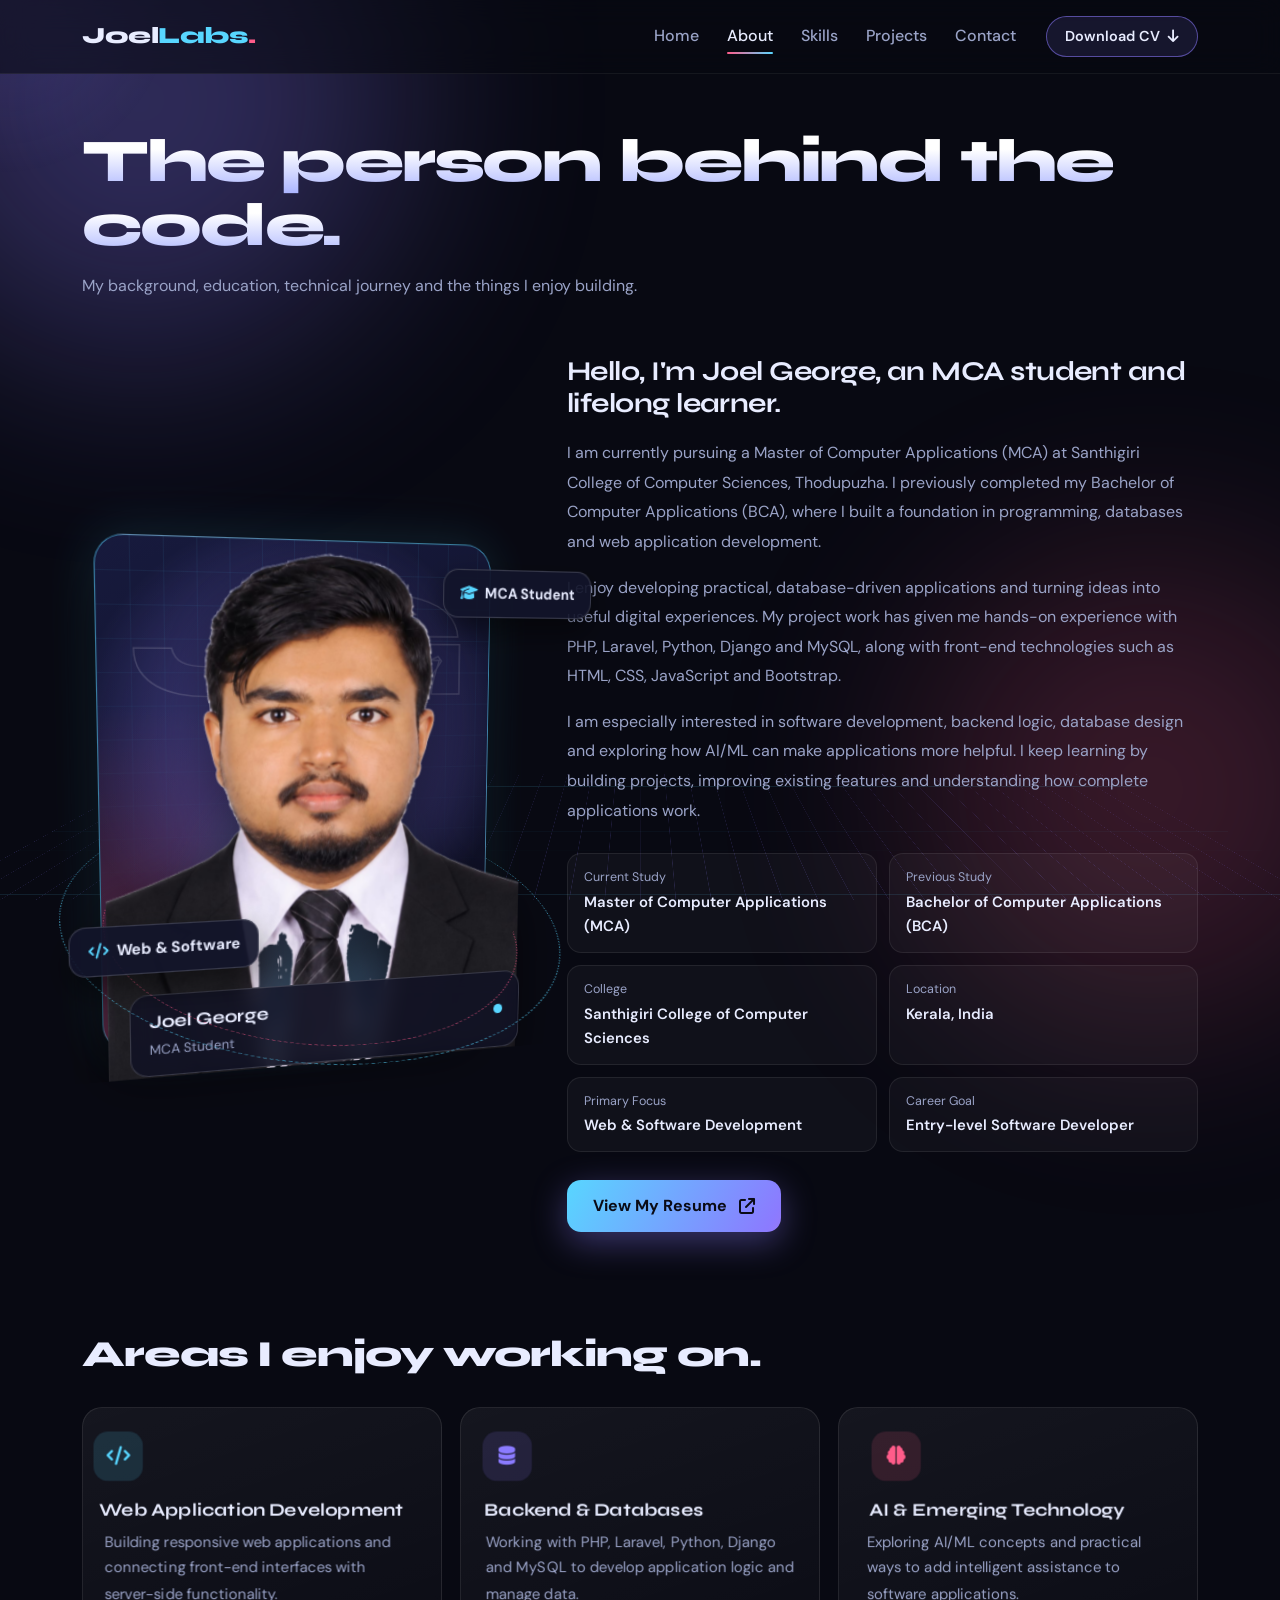
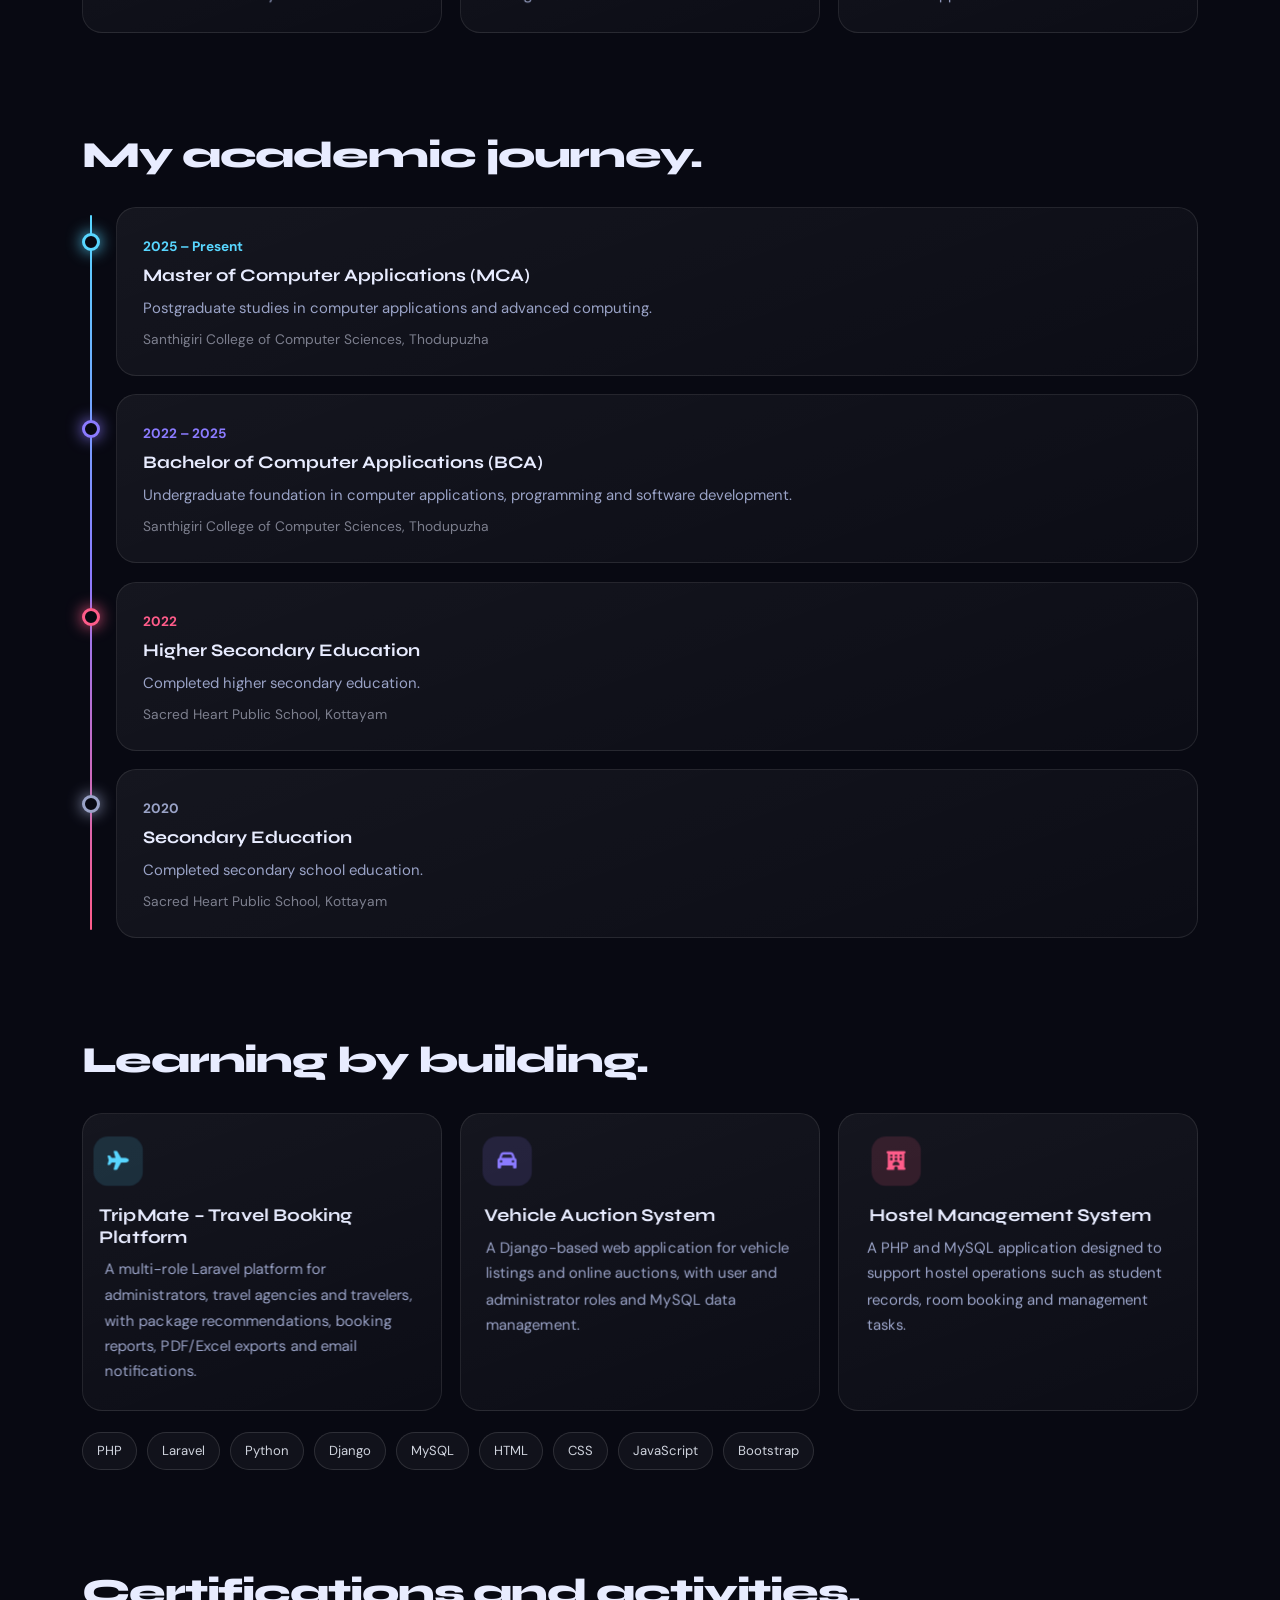
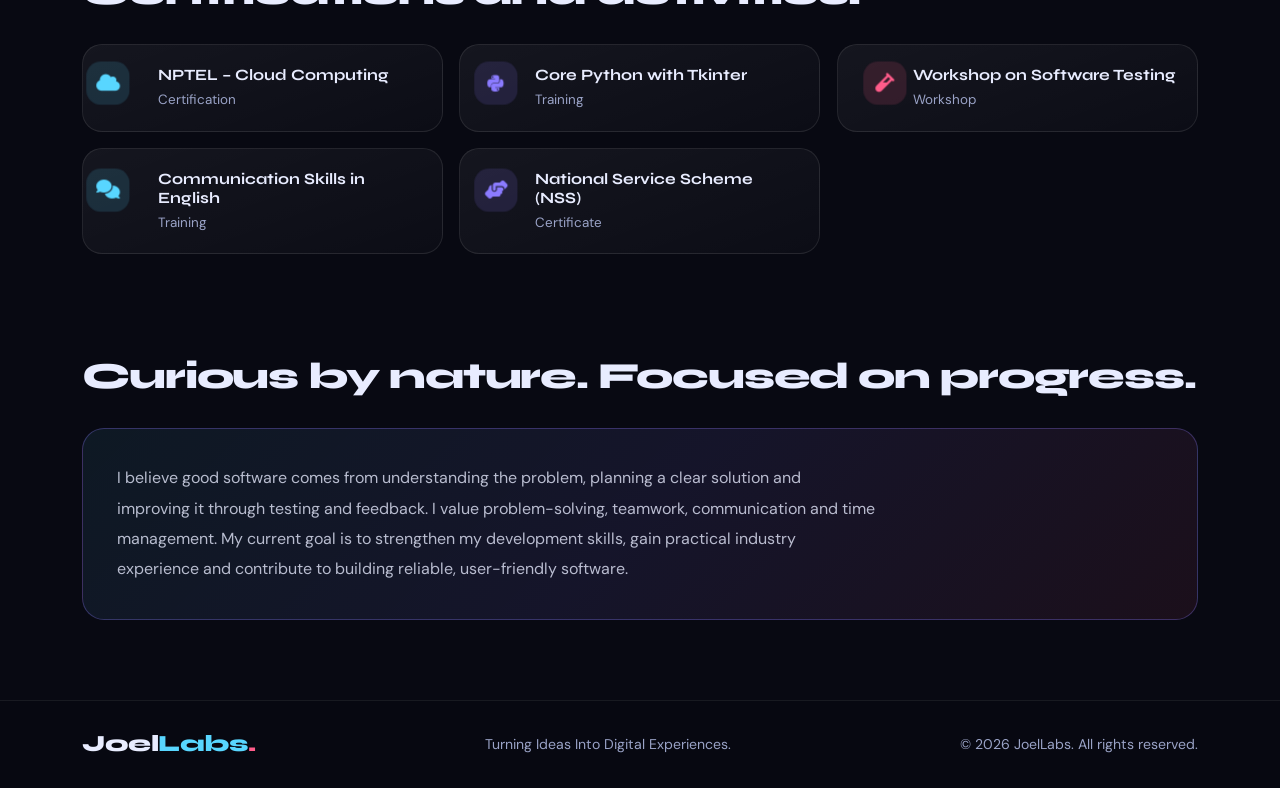
==== commit 101effb9: "about updated" ====
--- a/about.html
+++ b/about.html
@@ -50,32 +50,100 @@
 .nav-button:hover{color:#fff; background:rgba(139,123,255,.3); transform:translateY(-2px); box-shadow:0 8px 24px rgba(139,123,255,.3)}
 @media(max-width:991px){.navbar-collapse{margin-top:12px; padding:14px; border-radius:16px; background:rgba(18,20,42,.95); border:1px solid rgba(255,255,255,.08)}}
 
+/* ---------- Polish ---------- */
+html{scroll-padding-top:90px; scrollbar-color:#2a2f55 var(--ink)}
+::selection{background:var(--violet); color:#fff}
+::-webkit-scrollbar{width:10px}
+::-webkit-scrollbar-track{background:var(--ink)}
+::-webkit-scrollbar-thumb{background:#2a2f55; border-radius:10px; border:2px solid var(--ink)}
+::-webkit-scrollbar-thumb:hover{background:var(--violet)}
+
+/* Navbar condenses once the page is scrolled */
+.navbar-custom{transition:padding .3s, background .3s, box-shadow .3s}
+.navbar-custom.is-scrolled{padding:8px 0; background:rgba(8,9,18,.88); box-shadow:0 10px 30px rgba(0,0,0,.35)}
+
+/* Reading progress line (created by script.js) */
+.scroll-progress{position:fixed; top:0; left:0; width:100%; height:3px; z-index:50; pointer-events:none;
+  transform-origin:0 50%; transform:scaleX(0); background:linear-gradient(90deg,var(--rose),var(--violet),var(--cyan))}
+
+/* ---------- Footer ---------- */
+.footer{position:relative; z-index:1; padding:26px 0; border-top:1px solid rgba(255,255,255,.07); background:rgba(8,9,18,.7); backdrop-filter:blur(10px)}
+.footer p{margin:0; color:var(--mute); font-size:.88rem}
+
+/* ---------- Shared motion ---------- */
+/* Headline words flip up once on page load */
+.page-title .w,.headline .w{display:inline-block; opacity:0; transform-origin:50% 100%;
+  animation:wordIn .9s cubic-bezier(.2,.9,.25,1) forwards; animation-delay:calc(var(--i)*.1s + .1s);
+  background:linear-gradient(180deg,#fff 30%,#aab4ff 100%); -webkit-background-clip:text; background-clip:text; color:transparent}
+@keyframes wordIn{from{opacity:0; transform:rotateX(-95deg) translateY(24px)} to{opacity:1; transform:none}}
+
+/* Card groups (.reveal > [data-tilt]) flip in once when scrolled into view */
+.js .reveal [data-tilt]{opacity:0; transform:rotateX(-35deg) translateY(30px)}
+.js .reveal.in [data-tilt]{opacity:1; transform:none;
+  transition:transform .8s cubic-bezier(.2,.9,.25,1) calc(var(--k,0)*.09s), opacity .8s calc(var(--k,0)*.09s)}
+.js .reveal.in [data-tilt].tilting{transition:transform .18s ease-out, border-color .3s, box-shadow .3s}
+
+/* ---------- Accessibility ---------- */
+@media(prefers-reduced-motion:reduce){
+  html{scroll-behavior:auto}
+  *,*::before,*::after{animation-duration:.01ms!important; animation-iteration-count:1!important; transition-duration:.01ms!important}
+  .page-title .w,.headline .w{opacity:1}
+  .js .reveal [data-tilt]{opacity:1; transform:none}
+  .scroll-progress{display:none}
+}
+
+
+
 /* Page */
 main{position:relative; z-index:1; padding:130px 0 80px}
 .page-title{font-family:var(--display); font-weight:800; font-size:clamp(2.2rem,5vw,3.8rem); letter-spacing:-.035em; line-height:1.05;
   margin:0 0 14px; perspective:700px}
-.page-title .w{display:inline-block; opacity:0; transform-origin:50% 100%;
-  animation:wordIn .9s cubic-bezier(.2,.9,.25,1) forwards; animation-delay:calc(var(--i)*.1s + .1s);
-  background:linear-gradient(180deg,#fff 30%,#aab4ff 100%); -webkit-background-clip:text; background-clip:text; color:transparent}
-@keyframes wordIn{from{opacity:0; transform:rotateX(-95deg) translateY(24px)} to{opacity:1; transform:none}}
 .page-subtitle{color:var(--mute); max-width:560px; line-height:1.7; margin:0 0 56px}
 
-/* Profile: layered 3D card */
+/* Profile: pop-out cutout card */
 .profile-scene{perspective:1100px; max-width:400px; margin:0 auto}
 .profile-rig{position:relative; transform-style:preserve-3d; aspect-ratio:4/5; will-change:transform}
 .plate{position:absolute; inset:0; border-radius:28px; border:1px solid}
 .plate.back{border-color:rgba(255,92,138,.55); background:linear-gradient(145deg,rgba(255,92,138,.22),transparent); transform:translateZ(-70px) translate(26px,26px)}
 .plate.mid{border-color:rgba(139,123,255,.6); background:linear-gradient(145deg,rgba(139,123,255,.22),transparent); transform:translateZ(-35px) translate(13px,13px)}
-.profile-frame{position:absolute; inset:0; border-radius:28px; overflow:hidden; border:1px solid rgba(88,214,255,.55);
-  background:var(--panel); box-shadow:0 30px 60px rgba(0,0,0,.5), 0 0 50px rgba(88,214,255,.15); transform:translateZ(0)}
-.profile-frame img{width:100%; height:100%; object-fit:cover; display:block}
-.about-placeholder{display:none; position:absolute; inset:0; align-items:center; justify-content:center; font-size:5rem; color:rgba(88,214,255,.45);
-  background:radial-gradient(circle at 30% 20%,rgba(139,123,255,.3),transparent 60%)}
+.pf{position:absolute; inset:0; transform-style:preserve-3d}
+.pf-bg{position:absolute; inset:0; border-radius:28px; overflow:hidden; border:1px solid rgba(88,214,255,.55);
+  background:radial-gradient(circle at 50% 40%,rgba(139,123,255,.6),transparent 62%),radial-gradient(circle at 10% 100%,rgba(255,92,138,.38),transparent 55%),linear-gradient(160deg,#171a3d,#0b0c1d);
+  box-shadow:0 30px 60px rgba(0,0,0,.5),0 0 50px rgba(88,214,255,.15)}
+.pf-bg::before{content:""; position:absolute; inset:0; opacity:.5;
+  background-image:linear-gradient(rgba(88,214,255,.14) 1px,transparent 1px),linear-gradient(90deg,rgba(88,214,255,.14) 1px,transparent 1px);
+  background-size:32px 32px; -webkit-mask-image:linear-gradient(#000,transparent 75%); mask-image:linear-gradient(#000,transparent 75%)}
+.pf-mono{position:absolute; left:50%; top:5%; transform:translateX(-50%); font-family:var(--display); font-weight:800; font-size:clamp(6rem,17vw,9.5rem);
+  line-height:1; letter-spacing:-.06em; color:transparent; -webkit-text-stroke:1.5px rgba(255,255,255,.15); white-space:nowrap; user-select:none}
+.pf-orbit{position:absolute; left:-10%; top:24%; width:120%; aspect-ratio:1; border-radius:50%; border:1.5px dashed rgba(88,214,255,.6);
+  transform:translateZ(40px) rotateX(72deg); animation:ringSpin 14s linear infinite; pointer-events:none}
+.pf-orbit::after{content:""; position:absolute; top:-6px; left:50%; width:12px; height:12px; margin-left:-6px; border-radius:50%; background:var(--cyan); box-shadow:0 0 16px var(--cyan)}
+.pf-orbit.o2{left:0; top:34%; width:100%; border-color:rgba(255,92,138,.55); animation-duration:20s; animation-direction:reverse}
+.pf-orbit.o2::after{background:var(--rose); box-shadow:0 0 16px var(--rose)}
+@keyframes ringSpin{to{transform:translateZ(40px) rotateX(72deg) rotateZ(360deg)}}
+.pf-glow{position:absolute; left:10%; bottom:0; width:80%; height:62%; transform:translateZ(30px); filter:blur(12px);
+  background:radial-gradient(ellipse at 50% 100%,rgba(88,214,255,.5),transparent 70%)}
+.pf-img{position:absolute; left:0; bottom:0; width:100%; height:114%; object-fit:contain; object-position:center bottom;
+  transform:translateZ(80px); clip-path:inset(-40% -15% 0 -15% round 0 0 28px 28px);
+  filter:drop-shadow(0 22px 26px rgba(0,0,0,.55)); opacity:0; transition:opacity .6s}
+.pf-img.ready{opacity:1}
+/* No transparent cutout possible (or photo has its own background): fill the card instead */
+.pf.fallback,.pf.photo{transform-style:flat}
+.pf.fallback .pf-img,.pf.photo .pf-img{height:100%; object-fit:cover; object-position:center top; transform:none; clip-path:none; filter:none; border-radius:28px}
+.pf.fallback .pf-bg{background:linear-gradient(160deg,#a7e9ff,#bdb4ff 55%,#ffb9cd)}
+.pf.fallback .pf-img{mix-blend-mode:multiply}
+.about-placeholder{display:none; position:absolute; inset:0; border-radius:28px; align-items:center; justify-content:center; font-size:5rem; color:rgba(88,214,255,.45)}
+.pf-name{position:absolute; left:16px; right:16px; bottom:16px; padding:12px 16px; border-radius:16px; display:flex; align-items:center; justify-content:space-between; gap:10px;
+  background:rgba(14,16,36,.74); border:1px solid rgba(255,255,255,.16); backdrop-filter:blur(10px); -webkit-backdrop-filter:blur(10px); transform:translateZ(120px)}
+.pf-name strong{display:block; font-family:var(--display); font-size:1.02rem}
+.pf-name small{color:var(--mute); font-size:.76rem}
+.pf-name .live{width:9px; height:9px; border-radius:50%; background:var(--cyan); animation:pulse 2s infinite}
+@keyframes pulse{70%{box-shadow:0 0 0 10px rgba(88,214,255,0)} 0%{box-shadow:0 0 0 0 rgba(88,214,255,.7)} 100%{box-shadow:0 0 0 0 rgba(88,214,255,0)}}
 .float-badge{position:absolute; padding:10px 15px; border-radius:14px; font-size:.82rem; font-weight:700; color:var(--text);
   background:rgba(18,20,42,.92); border:1px solid rgba(255,255,255,.16); box-shadow:0 12px 28px rgba(0,0,0,.5); animation:bob 4.5s ease-in-out infinite}
 .float-badge i{color:var(--cyan); margin-right:7px}
-.fb-1{top:8%; right:-8%; transform:translateZ(90px)}
-.fb-2{bottom:12%; left:-9%; transform:translateZ(110px); animation-delay:-2s}
+.fb-1{top:8%; right:-8%; transform:translateZ(150px)}
+.fb-2{bottom:24%; left:-9%; transform:translateZ(160px); animation-delay:-2s}
 @keyframes bob{50%{margin-top:-10px}}
 
 /* Intro text + details */
@@ -133,13 +201,7 @@
   background:linear-gradient(135deg,rgba(88,214,255,.08),rgba(139,123,255,.1) 50%,rgba(255,92,138,.08))}
 .approach p{margin:0; color:rgba(232,236,255,.78); line-height:1.9; max-width:760px}
 
-/* Reveal for card groups: one 3D flip, nothing else scroll-animated */
-.js .reveal .card3d{opacity:0; transform:rotateX(-35deg) translateY(30px)}
-.js .reveal.in .card3d{opacity:1; transform:none; transition:transform .8s cubic-bezier(.2,.9,.25,1) calc(var(--k,0)*.09s), opacity .8s calc(var(--k,0)*.09s)}
-.js .reveal.in .card3d.tilting{transition:transform .18s ease-out, border-color .3s, box-shadow .3s}
-
-.footer{position:relative; z-index:1; padding:26px 0; border-top:1px solid rgba(255,255,255,.07); background:rgba(8,9,18,.7); backdrop-filter:blur(10px)}
-.footer p{margin:0; color:var(--mute); font-size:.88rem}
+
 
 @media(max-width:991px){
   .grid-3,.grid-certs{grid-template-columns:repeat(2,1fr)}
@@ -150,11 +212,6 @@
   .grid-3,.grid-certs,.about-details{grid-template-columns:1fr}
   .card3d{padding:21px}
   main{padding-top:110px}
-}
-@media(prefers-reduced-motion:reduce){
-  *,*::before,*::after{animation-duration:.01ms!important; animation-iteration-count:1!important; transition-duration:.01ms!important}
-  .page-title .w{opacity:1}
-  .js .reveal .card3d{opacity:1; transform:none}
 }
 </style>
 </head>
@@ -202,10 +259,15 @@
         <div class="profile-rig" id="profileRig">
           <div class="plate back"></div>
           <div class="plate mid"></div>
-          <div class="profile-frame">
-            <img src="Assets/Images/profile.jpg" alt="Portrait of Joel George"
+          <div class="pf" id="pf">
+            <div class="pf-bg"><span class="pf-mono" aria-hidden="true">JG</span></div>
+            <div class="pf-orbit" aria-hidden="true"></div>
+            <div class="pf-orbit o2" aria-hidden="true"></div>
+            <div class="pf-glow" aria-hidden="true"></div>
+            <img class="pf-img" id="pfImg" src="Assets/Images/profile.jpg" alt="Portrait of Joel George"
                  onerror="this.style.display='none'; this.nextElementSibling.style.display='flex';">
             <div class="about-placeholder"><i class="fas fa-user"></i></div>
+            <div class="pf-name"><span><strong>Joel George</strong><small>MCA Student</small></span><i class="live"></i></div>
           </div>
           <span class="float-badge fb-1"><i class="fas fa-graduation-cap"></i>MCA Student</span>
           <span class="float-badge fb-2"><i class="fas fa-code"></i>Web &amp; Software</span>
@@ -368,53 +430,136 @@
 
 <script src="https://cdn.jsdelivr.net/npm/bootstrap@5.3.3/dist/js/bootstrap.bundle.min.js"></script>
 <script>
+/* =========================================================
+   JOELLABS - SHARED SCRIPT
+   Footer year, cursor light, scroll progress, navbar state,
+   card-group reveal and pointer tilt on [data-tilt] cards.
+   ========================================================= */
 (function(){
+  'use strict';
   var reduce = window.matchMedia('(prefers-reduced-motion: reduce)').matches;
   var fine = window.matchMedia('(hover: hover) and (pointer: fine)').matches;
-  document.getElementById('current-year').textContent = new Date().getFullYear();
+
+  /* Footer year */
+  var year = document.getElementById('current-year');
+  if(year) year.textContent = new Date().getFullYear();
 
   /* Cursor light */
   var light = document.getElementById('cursorLight');
-  window.addEventListener('pointermove', function(e){
-    light.style.transform = 'translate(' + e.clientX + 'px,' + e.clientY + 'px)';
+  if(light && fine){
+    window.addEventListener('pointermove', function(e){
+      light.style.transform = 'translate(' + e.clientX + 'px,' + e.clientY + 'px)';
+    }, {passive:true});
+  }
+
+  /* Scroll progress line + condensed navbar */
+  var bar = null;
+  if(!reduce){
+    bar = document.createElement('div');
+    bar.className = 'scroll-progress';
+    bar.setAttribute('aria-hidden', 'true');
+    document.body.appendChild(bar);
+  }
+  var nav = document.querySelector('.navbar-custom');
+  var ticking = false;
+  function onScroll(){
+    var y = window.scrollY || document.documentElement.scrollTop;
+    var max = document.documentElement.scrollHeight - window.innerHeight;
+    if(bar) bar.style.transform = 'scaleX(' + (max > 0 ? Math.min(y / max, 1) : 0) + ')';
+    if(nav) nav.classList.toggle('is-scrolled', y > 24);
+    ticking = false;
+  }
+  window.addEventListener('scroll', function(){
+    if(!ticking){ ticking = true; requestAnimationFrame(onScroll); }
   }, {passive:true});
-
-  /* Card groups: one 3D flip-in when they scroll into view */
-  document.querySelectorAll('.reveal').forEach(function(g){
-    g.querySelectorAll('.card3d').forEach(function(c, i){ c.style.setProperty('--k', i); });
+  onScroll();
+
+  /* Card groups: stagger index, flip in once when visible */
+  var groups = document.querySelectorAll('.reveal');
+  function enableTilt(g){
+    g.querySelectorAll('[data-tilt]').forEach(function(c){ c.classList.add('tilting'); });
+  }
+  groups.forEach(function(g){
+    g.querySelectorAll('[data-tilt]').forEach(function(c, i){ c.style.setProperty('--k', i); });
   });
   if('IntersectionObserver' in window && !reduce){
     var io = new IntersectionObserver(function(entries){
       entries.forEach(function(en){
-        if(en.isIntersecting){
-          en.target.classList.add('in'); io.unobserve(en.target);
-          var cards = en.target.querySelectorAll('.card3d');
-          setTimeout(function(){ cards.forEach(function(c){ c.classList.add('tilting'); }); }, 1400);
-        }
+        if(!en.isIntersecting) return;
+        en.target.classList.add('in');
+        io.unobserve(en.target);
+        setTimeout(function(){ enableTilt(en.target); }, 1400);
       });
-    }, {threshold:.15});
-    document.querySelectorAll('.reveal').forEach(function(g){ io.observe(g); });
+    }, {threshold:.12});
+    groups.forEach(function(g){ io.observe(g); });
   } else {
-    document.querySelectorAll('.reveal').forEach(function(g){
-      g.classList.add('in');
-      g.querySelectorAll('.card3d').forEach(function(c){ c.classList.add('tilting'); });
-    });
+    groups.forEach(function(g){ g.classList.add('in'); enableTilt(g); });
   }
 
+  /* Pointer tilt: data-tilt="1" is normal strength, "0.6" is gentler */
   if(reduce || !fine) return;
-
-  /* Pointer tilt on cards */
   document.querySelectorAll('[data-tilt]').forEach(function(card){
+    var k = parseFloat(card.getAttribute('data-tilt')) || 1;
     card.addEventListener('pointermove', function(e){
       var b = card.getBoundingClientRect();
       var x = (e.clientX - b.left) / b.width - .5, y = (e.clientY - b.top) / b.height - .5;
       card.classList.add('tilting');
-      card.style.transform = 'rotateX(' + (-y * 12) + 'deg) rotateY(' + (x * 14) + 'deg) translateZ(8px)';
+      card.style.transform = 'rotateX(' + (-y * 11 * k) + 'deg) rotateY(' + (x * 13 * k) + 'deg) translateZ(8px)';
     });
     card.addEventListener('pointerleave', function(){ card.style.transform = ''; });
   });
-
-  /* Profile card: bigger tilt reveals the layered plates */
+})();
+</script>
+<script>
+(function(){
+  var reduce = window.matchMedia('(prefers-reduced-motion: reduce)').matches;
+  var fine = window.matchMedia('(hover: hover) and (pointer: fine)').matches;
+
+  /* Remove the white photo background in the browser (flood fill from the edges) */
+  var img = document.getElementById('pfImg'), pf = document.getElementById('pf'), done = false;
+  function fallback(){ pf.classList.add('fallback'); img.classList.add('ready'); }
+  function run(){
+    if(done) return; done = true;
+    try{
+      var w0 = img.naturalWidth, h0 = img.naturalHeight;
+      if(!w0) return fallback();
+      var sc = Math.min(1, 900 / w0), w = Math.round(w0 * sc), h = Math.round(h0 * sc), n = w * h;
+      var c = document.createElement('canvas'); c.width = w; c.height = h;
+      var x = c.getContext('2d', {willReadFrequently:true}); x.drawImage(img, 0, 0, w, h);
+      var d = x.getImageData(0, 0, w, h), px = d.data;
+      if(px[3] < 250 || px[(w-1)*4+3] < 250){ img.classList.add('ready'); return; }   /* already transparent */
+      var seen = new Uint8Array(n), q = new Int32Array(n), qs = 0, qe = 0, removed = 0;
+      function isBg(i){ var r = px[i*4], g = px[i*4+1], b = px[i*4+2];
+        return r > 226 && g > 226 && b > 226 && Math.max(r,g,b) - Math.min(r,g,b) < 28; }
+      function push(i){ if(!seen[i] && isBg(i)){ seen[i] = 1; q[qe++] = i; } }
+      var i, j;
+      for(i = 0; i < w; i++){ push(i); push((h-1)*w + i); }
+      for(j = 0; j < h; j++){ push(j*w); push(j*w + w - 1); }
+      while(qs < qe){
+        var p = q[qs++], xx = p % w; removed++;
+        if(xx > 0) push(p-1); if(xx < w-1) push(p+1); if(p >= w) push(p-w); if(p < n-w) push(p+w);
+      }
+      if(removed < n * .04){ pf.classList.add('photo'); img.classList.add('ready'); return; }   /* photo has its own background */
+      for(var k = 0; k < n; k++){
+        if(seen[k]){ px[k*4+3] = 0; continue; }
+        var xk = k % w;
+        if((xk > 0 && seen[k-1]) || (xk < w-1 && seen[k+1]) || (k >= w && seen[k-w]) || (k < n-w && seen[k+w])){
+          var m = Math.min(px[k*4], px[k*4+1], px[k*4+2]);
+          px[k*4+3] = Math.max(0, Math.min(255, (255 - m) * 3.2));   /* soften the cut edge */
+        }
+      }
+      x.putImageData(d, 0, 0);
+      c.toBlob(function(blob){
+        if(!blob) return fallback();
+        img.onload = function(){ img.classList.add('ready'); };
+        img.src = URL.createObjectURL(blob);
+      }, 'image/png');
+    }catch(err){ fallback(); }   /* e.g. opened from file:// where the canvas is blocked */
+  }
+  if(img.complete && img.naturalWidth) run(); else img.addEventListener('load', run);
+
+  /* Tilt the whole card */
+  if(reduce || !fine) return;
   var scene = document.getElementById('profileScene'), rig = document.getElementById('profileRig');
   var tx = -6, ty = 14, cx = -6, cy = 14;
   scene.addEventListener('pointermove', function(e){
@@ -429,5 +574,6 @@
   })();
 })();
 </script>
+
 </body>
 </html>
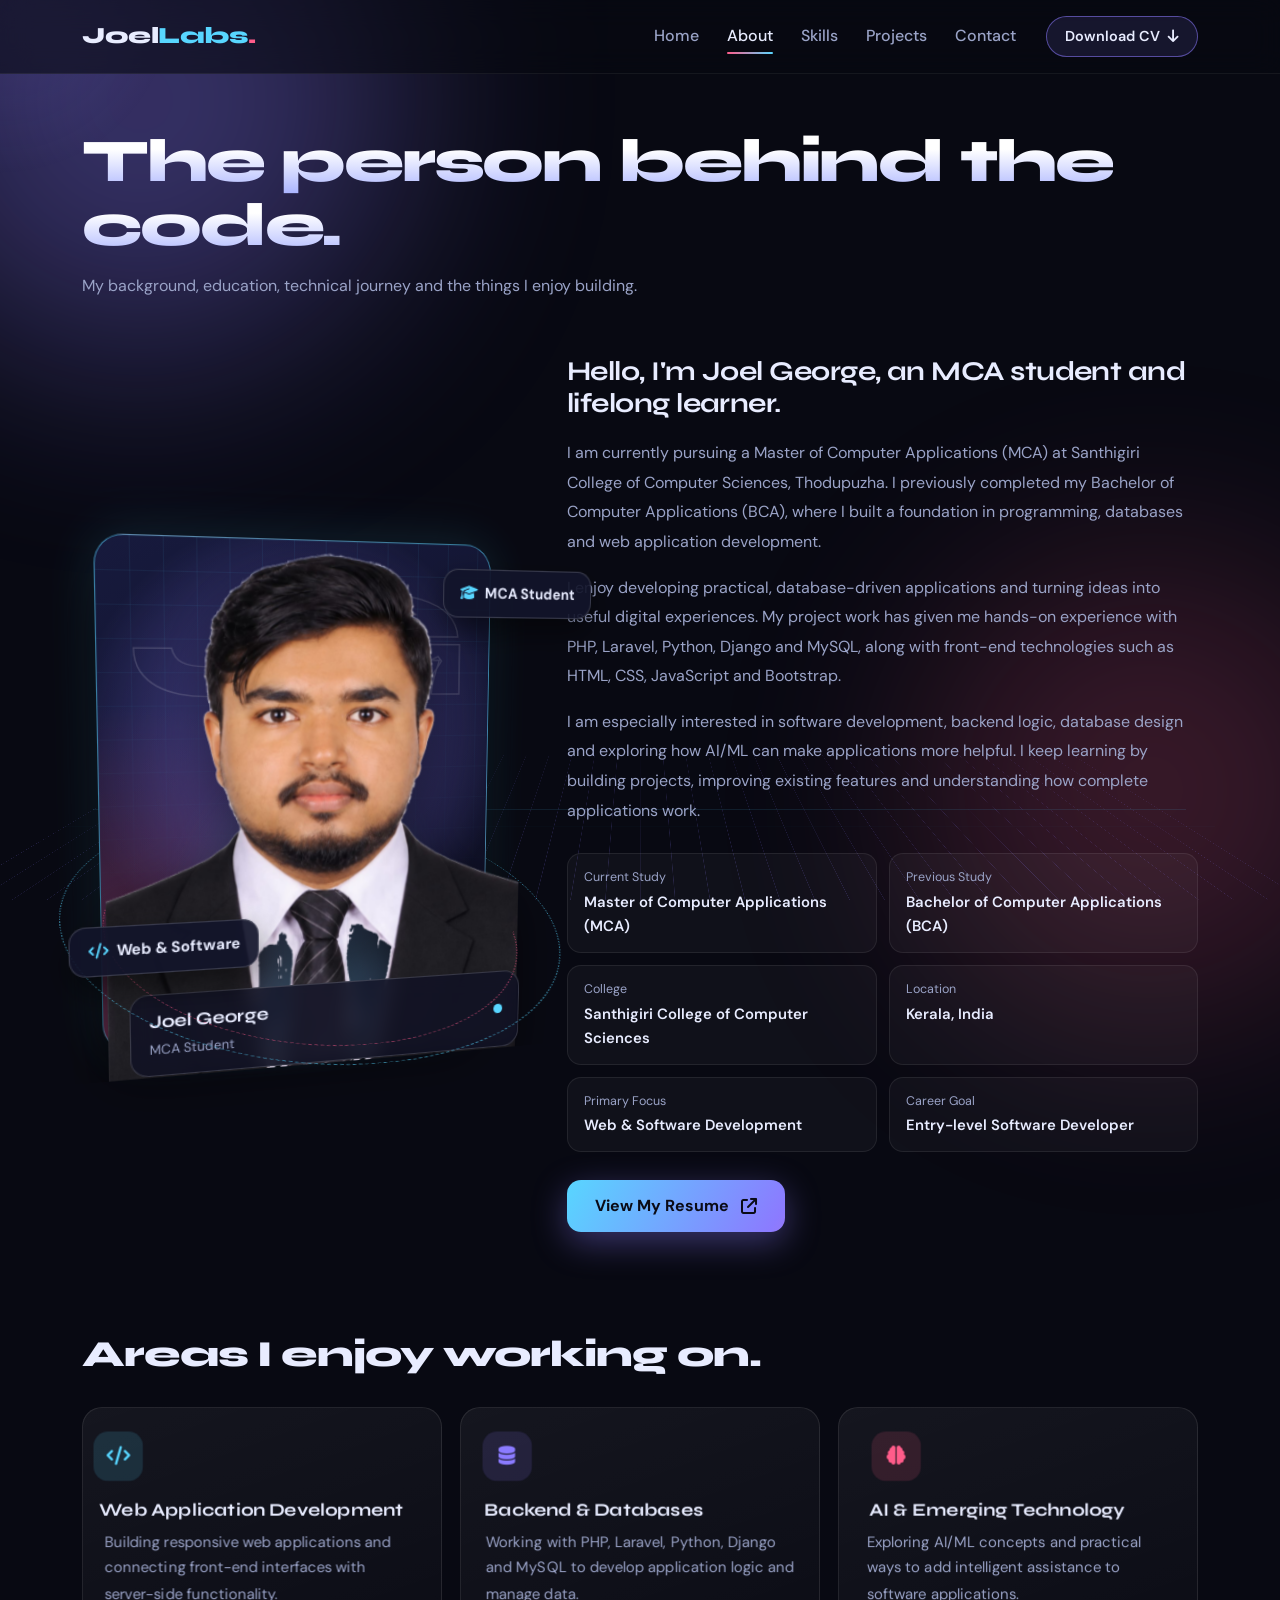
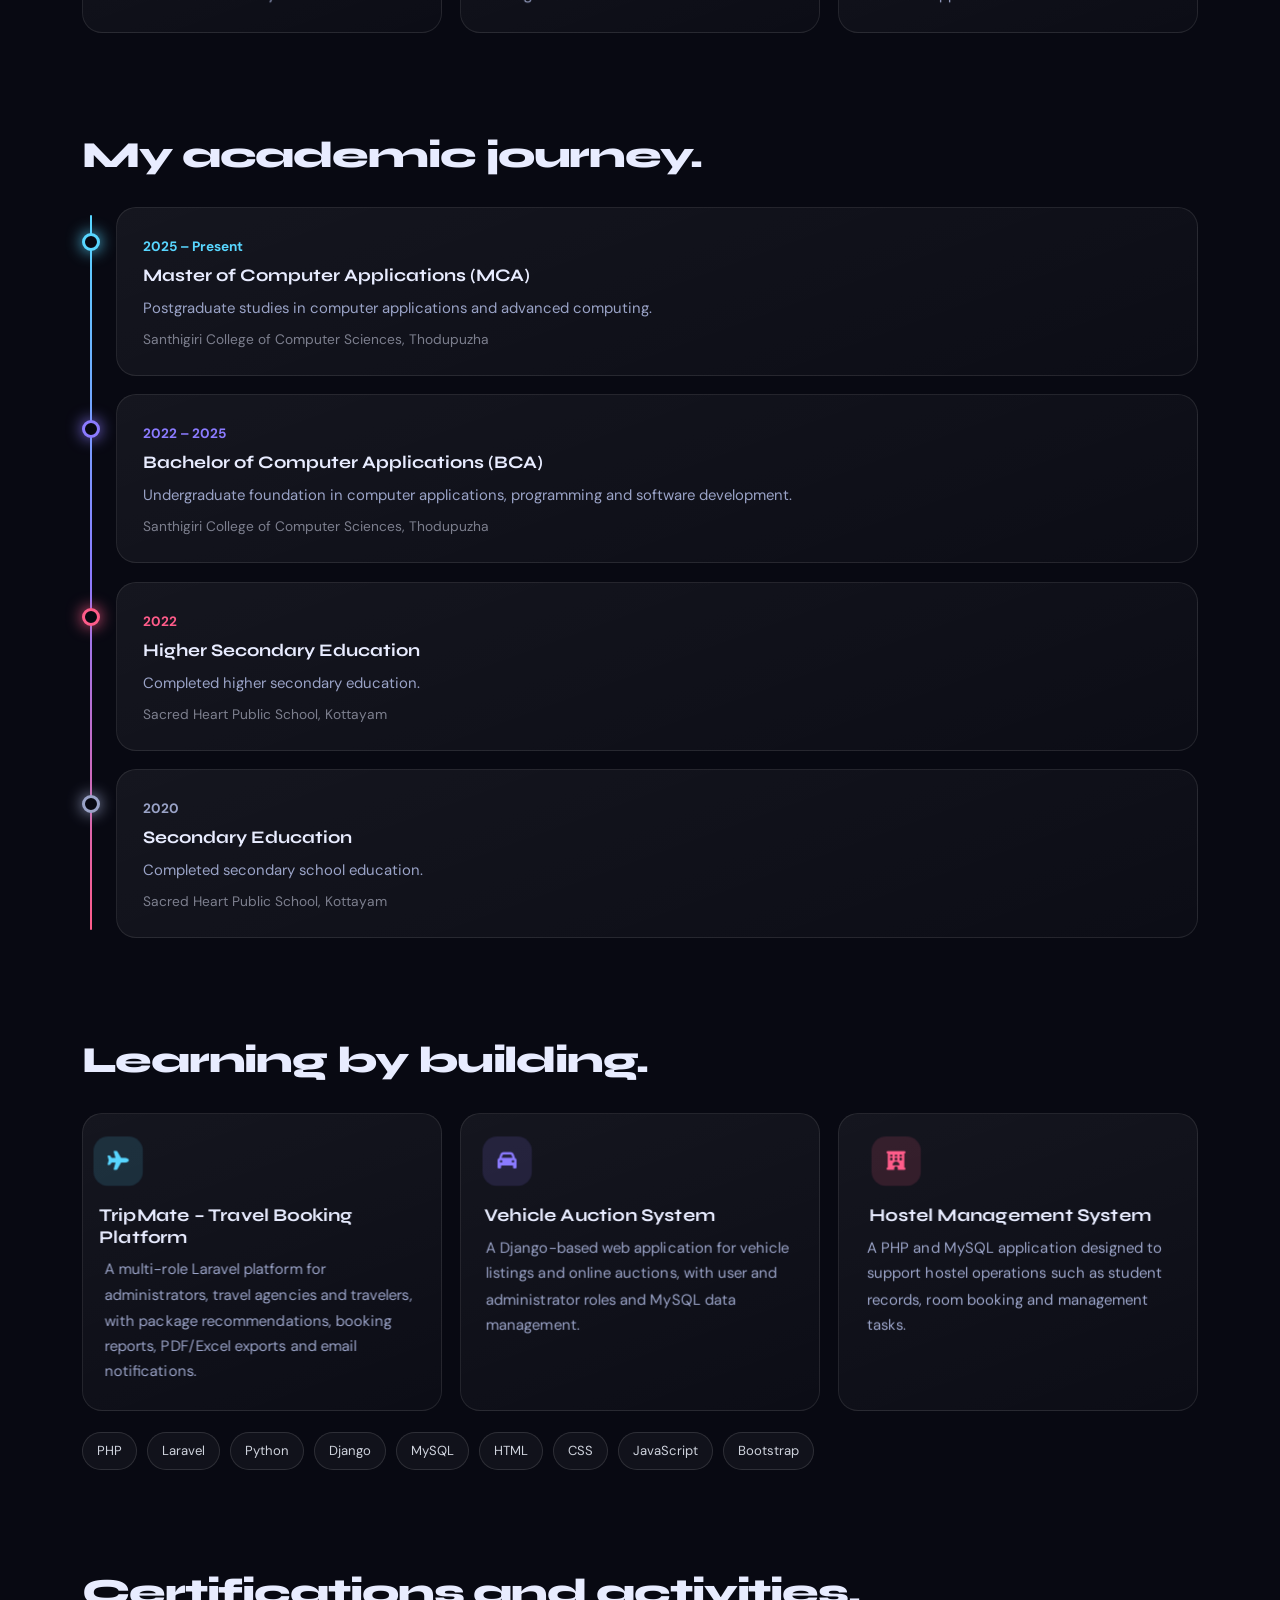
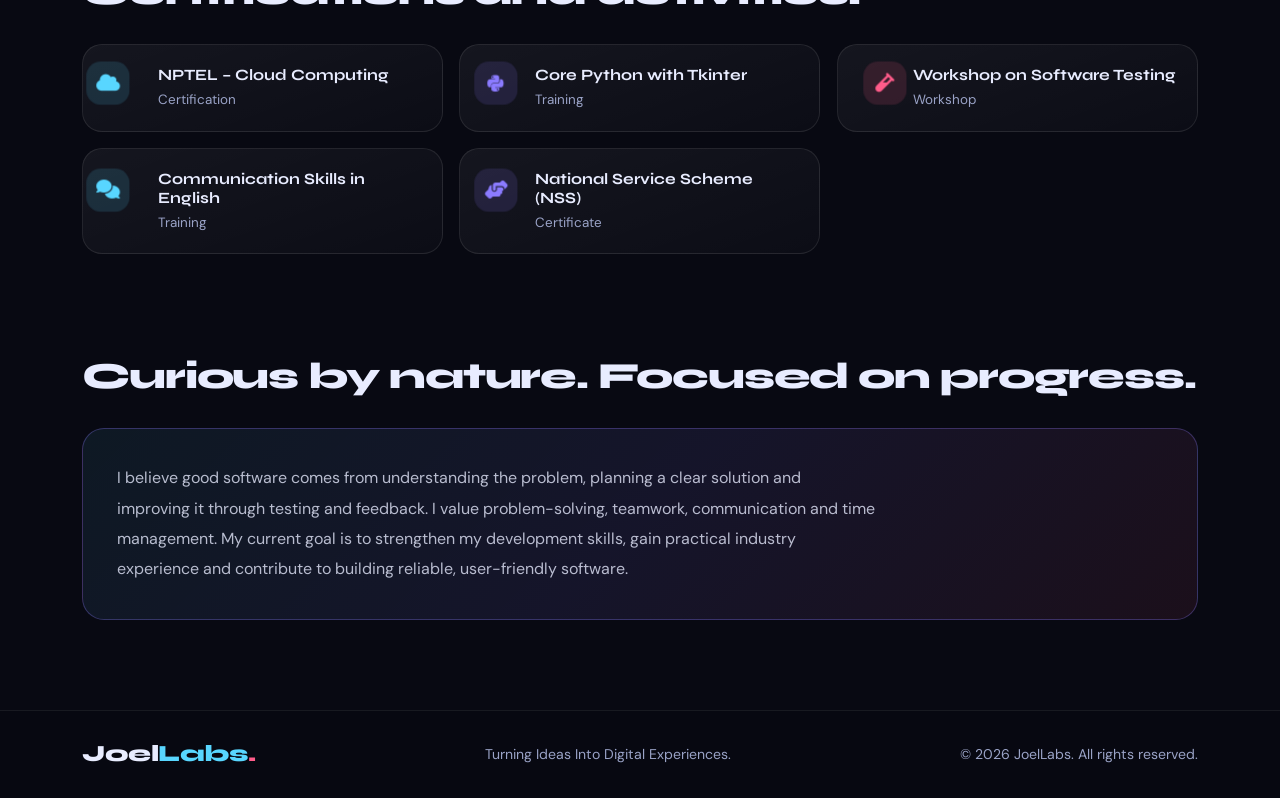
==== commit 5a11620c: "optimised" ====
--- a/about.html
+++ b/about.html
@@ -3,215 +3,184 @@
 <head>
 <meta charset="UTF-8">
 <meta name="viewport" content="width=device-width, initial-scale=1.0">
+<meta name="description" content="About Joel George — MCA student at Santhigiri College of Computer Sciences. Background in web development, backend technologies and AI/ML exploration.">
+<meta property="og:title" content="About Me | JoelLabs">
+<meta property="og:description" content="The person behind the code — Joel George's background, education and technical journey.">
+<meta property="og:type" content="website">
 <title>About Me | JoelLabs</title>
-
+<link rel="icon" href="data:image/svg+xml,<svg xmlns='http://www.w3.org/2000/svg' viewBox='0 0 100 100'><text y='.9em' font-size='90'>⚡</text></svg>">
+<link rel="canonical" href="about.html">
+
+<link rel="preconnect" href="https://fonts.googleapis.com">
+<link rel="preconnect" href="https://fonts.gstatic.com" crossorigin>
 <link href="https://cdn.jsdelivr.net/npm/bootstrap@5.3.3/dist/css/bootstrap.min.css" rel="stylesheet">
 <link rel="stylesheet" href="https://cdnjs.cloudflare.com/ajax/libs/font-awesome/6.7.2/css/all.min.css">
 <link href="https://fonts.googleapis.com/css2?family=Syne:wght@600;700;800&family=DM+Sans:wght@400;500;700&display=swap" rel="stylesheet">
+<link rel="stylesheet" href="Assets/css/style.css">
 
 <style>
-:root{
-  --ink:#080912; --panel:#12142a; --text:#e8ecff; --mute:#9aa3c7;
-  --cyan:#58d6ff; --rose:#ff5c8a; --violet:#8b7bff;
-  --display:'Syne','Segoe UI',sans-serif; --body:'DM Sans','Segoe UI',sans-serif;
-}
-*{box-sizing:border-box}
-html{scroll-behavior:smooth}
-body{margin:0; background:var(--ink); color:var(--text); font-family:var(--body); overflow-x:hidden; min-height:100vh}
-a{text-decoration:none}
-:focus-visible{outline:2px solid var(--cyan); outline-offset:3px; border-radius:6px}
-
-/* Background */
-.bg-glow{position:fixed; border-radius:50%; filter:blur(110px); opacity:.3; z-index:0; pointer-events:none}
-.bg-glow.one{width:520px; height:520px; background:var(--violet); top:-160px; left:-120px}
-.bg-glow.two{width:460px; height:460px; background:var(--rose); bottom:-120px; right:-100px; opacity:.2}
-.floor-wrap{position:fixed; left:0; right:0; bottom:0; height:50vh; perspective:520px; z-index:0; pointer-events:none; opacity:.6;
-  -webkit-mask-image:linear-gradient(to top,#000 5%,transparent 90%); mask-image:linear-gradient(to top,#000 5%,transparent 90%)}
-.floor{position:absolute; left:-50%; width:200%; height:200%; bottom:-70%; transform:rotateX(72deg); transform-origin:bottom;
-  background-image:linear-gradient(rgba(88,214,255,.32) 1px,transparent 1px),linear-gradient(90deg,rgba(139,123,255,.32) 1px,transparent 1px);
-  background-size:64px 64px; animation:floorMove 6s linear infinite}
-@keyframes floorMove{to{background-position:0 64px}}
-.cursor-light{position:fixed; left:0; top:0; width:380px; height:380px; margin:-190px 0 0 -190px; border-radius:50%;
-  background:radial-gradient(circle,rgba(139,123,255,.15),transparent 65%); z-index:0; pointer-events:none}
-
-/* Navbar */
-.navbar-custom{padding:14px 0; background:rgba(8,9,18,.6); backdrop-filter:blur(14px); -webkit-backdrop-filter:blur(14px);
-  border-bottom:1px solid rgba(255,255,255,.06); z-index:20}
-.navbar-brand{font-family:var(--display); font-weight:800; font-size:1.45rem; color:var(--text)!important; letter-spacing:-.02em}
-.navbar-brand span{color:var(--cyan)} .navbar-brand b{color:var(--rose)}
-.navbar-toggler{border:1px solid rgba(255,255,255,.18); color:var(--text); padding:7px 11px}
-.navbar-toggler:focus{box-shadow:0 0 0 2px var(--cyan)}
-.nav-link{color:var(--mute)!important; font-weight:500; padding:8px 14px!important; position:relative; transition:color .25s}
-.nav-link:hover,.nav-link.active{color:var(--text)!important}
-.nav-link.active::after{content:""; position:absolute; left:14px; right:14px; bottom:2px; height:2px; border-radius:2px;
-  background:linear-gradient(90deg,var(--rose),var(--cyan))}
-.nav-button{display:inline-flex; gap:8px; align-items:center; padding:9px 18px; border-radius:30px; color:var(--text);
-  border:1px solid rgba(139,123,255,.55); background:rgba(139,123,255,.12); font-weight:600; font-size:.9rem; transition:.25s}
-.nav-button:hover{color:#fff; background:rgba(139,123,255,.3); transform:translateY(-2px); box-shadow:0 8px 24px rgba(139,123,255,.3)}
-@media(max-width:991px){.navbar-collapse{margin-top:12px; padding:14px; border-radius:16px; background:rgba(18,20,42,.95); border:1px solid rgba(255,255,255,.08)}}
-
-/* ---------- Polish ---------- */
-html{scroll-padding-top:90px; scrollbar-color:#2a2f55 var(--ink)}
-::selection{background:var(--violet); color:#fff}
-::-webkit-scrollbar{width:10px}
-::-webkit-scrollbar-track{background:var(--ink)}
-::-webkit-scrollbar-thumb{background:#2a2f55; border-radius:10px; border:2px solid var(--ink)}
-::-webkit-scrollbar-thumb:hover{background:var(--violet)}
-
-/* Navbar condenses once the page is scrolled */
-.navbar-custom{transition:padding .3s, background .3s, box-shadow .3s}
-.navbar-custom.is-scrolled{padding:8px 0; background:rgba(8,9,18,.88); box-shadow:0 10px 30px rgba(0,0,0,.35)}
-
-/* Reading progress line (created by script.js) */
-.scroll-progress{position:fixed; top:0; left:0; width:100%; height:3px; z-index:50; pointer-events:none;
-  transform-origin:0 50%; transform:scaleX(0); background:linear-gradient(90deg,var(--rose),var(--violet),var(--cyan))}
-
-/* ---------- Footer ---------- */
-.footer{position:relative; z-index:1; padding:26px 0; border-top:1px solid rgba(255,255,255,.07); background:rgba(8,9,18,.7); backdrop-filter:blur(10px)}
-.footer p{margin:0; color:var(--mute); font-size:.88rem}
-
-/* ---------- Shared motion ---------- */
-/* Headline words flip up once on page load */
-.page-title .w,.headline .w{display:inline-block; opacity:0; transform-origin:50% 100%;
-  animation:wordIn .9s cubic-bezier(.2,.9,.25,1) forwards; animation-delay:calc(var(--i)*.1s + .1s);
-  background:linear-gradient(180deg,#fff 30%,#aab4ff 100%); -webkit-background-clip:text; background-clip:text; color:transparent}
-@keyframes wordIn{from{opacity:0; transform:rotateX(-95deg) translateY(24px)} to{opacity:1; transform:none}}
-
-/* Card groups (.reveal > [data-tilt]) flip in once when scrolled into view */
-.js .reveal [data-tilt]{opacity:0; transform:rotateX(-35deg) translateY(30px)}
-.js .reveal.in [data-tilt]{opacity:1; transform:none;
-  transition:transform .8s cubic-bezier(.2,.9,.25,1) calc(var(--k,0)*.09s), opacity .8s calc(var(--k,0)*.09s)}
-.js .reveal.in [data-tilt].tilting{transition:transform .18s ease-out, border-color .3s, box-shadow .3s}
-
-/* ---------- Accessibility ---------- */
-@media(prefers-reduced-motion:reduce){
-  html{scroll-behavior:auto}
-  *,*::before,*::after{animation-duration:.01ms!important; animation-iteration-count:1!important; transition-duration:.01ms!important}
-  .page-title .w,.headline .w{opacity:1}
-  .js .reveal [data-tilt]{opacity:1; transform:none}
-  .scroll-progress{display:none}
-}
-
-
-
-/* Page */
-main{position:relative; z-index:1; padding:130px 0 80px}
-.page-title{font-family:var(--display); font-weight:800; font-size:clamp(2.2rem,5vw,3.8rem); letter-spacing:-.035em; line-height:1.05;
-  margin:0 0 14px; perspective:700px}
-.page-subtitle{color:var(--mute); max-width:560px; line-height:1.7; margin:0 0 56px}
+/* ---- About page-specific styles only ---- */
 
 /* Profile: pop-out cutout card */
-.profile-scene{perspective:1100px; max-width:400px; margin:0 auto}
-.profile-rig{position:relative; transform-style:preserve-3d; aspect-ratio:4/5; will-change:transform}
-.plate{position:absolute; inset:0; border-radius:28px; border:1px solid}
-.plate.back{border-color:rgba(255,92,138,.55); background:linear-gradient(145deg,rgba(255,92,138,.22),transparent); transform:translateZ(-70px) translate(26px,26px)}
-.plate.mid{border-color:rgba(139,123,255,.6); background:linear-gradient(145deg,rgba(139,123,255,.22),transparent); transform:translateZ(-35px) translate(13px,13px)}
-.pf{position:absolute; inset:0; transform-style:preserve-3d}
-.pf-bg{position:absolute; inset:0; border-radius:28px; overflow:hidden; border:1px solid rgba(88,214,255,.55);
-  background:radial-gradient(circle at 50% 40%,rgba(139,123,255,.6),transparent 62%),radial-gradient(circle at 10% 100%,rgba(255,92,138,.38),transparent 55%),linear-gradient(160deg,#171a3d,#0b0c1d);
-  box-shadow:0 30px 60px rgba(0,0,0,.5),0 0 50px rgba(88,214,255,.15)}
-.pf-bg::before{content:""; position:absolute; inset:0; opacity:.5;
-  background-image:linear-gradient(rgba(88,214,255,.14) 1px,transparent 1px),linear-gradient(90deg,rgba(88,214,255,.14) 1px,transparent 1px);
-  background-size:32px 32px; -webkit-mask-image:linear-gradient(#000,transparent 75%); mask-image:linear-gradient(#000,transparent 75%)}
-.pf-mono{position:absolute; left:50%; top:5%; transform:translateX(-50%); font-family:var(--display); font-weight:800; font-size:clamp(6rem,17vw,9.5rem);
-  line-height:1; letter-spacing:-.06em; color:transparent; -webkit-text-stroke:1.5px rgba(255,255,255,.15); white-space:nowrap; user-select:none}
-.pf-orbit{position:absolute; left:-10%; top:24%; width:120%; aspect-ratio:1; border-radius:50%; border:1.5px dashed rgba(88,214,255,.6);
-  transform:translateZ(40px) rotateX(72deg); animation:ringSpin 14s linear infinite; pointer-events:none}
-.pf-orbit::after{content:""; position:absolute; top:-6px; left:50%; width:12px; height:12px; margin-left:-6px; border-radius:50%; background:var(--cyan); box-shadow:0 0 16px var(--cyan)}
-.pf-orbit.o2{left:0; top:34%; width:100%; border-color:rgba(255,92,138,.55); animation-duration:20s; animation-direction:reverse}
-.pf-orbit.o2::after{background:var(--rose); box-shadow:0 0 16px var(--rose)}
-@keyframes ringSpin{to{transform:translateZ(40px) rotateX(72deg) rotateZ(360deg)}}
-.pf-glow{position:absolute; left:10%; bottom:0; width:80%; height:62%; transform:translateZ(30px); filter:blur(12px);
-  background:radial-gradient(ellipse at 50% 100%,rgba(88,214,255,.5),transparent 70%)}
-.pf-img{position:absolute; left:0; bottom:0; width:100%; height:114%; object-fit:contain; object-position:center bottom;
-  transform:translateZ(80px); clip-path:inset(-40% -15% 0 -15% round 0 0 28px 28px);
-  filter:drop-shadow(0 22px 26px rgba(0,0,0,.55)); opacity:0; transition:opacity .6s}
-.pf-img.ready{opacity:1}
-/* No transparent cutout possible (or photo has its own background): fill the card instead */
-.pf.fallback,.pf.photo{transform-style:flat}
-.pf.fallback .pf-img,.pf.photo .pf-img{height:100%; object-fit:cover; object-position:center top; transform:none; clip-path:none; filter:none; border-radius:28px}
-.pf.fallback .pf-bg{background:linear-gradient(160deg,#a7e9ff,#bdb4ff 55%,#ffb9cd)}
-.pf.fallback .pf-img{mix-blend-mode:multiply}
-.about-placeholder{display:none; position:absolute; inset:0; border-radius:28px; align-items:center; justify-content:center; font-size:5rem; color:rgba(88,214,255,.45)}
-.pf-name{position:absolute; left:16px; right:16px; bottom:16px; padding:12px 16px; border-radius:16px; display:flex; align-items:center; justify-content:space-between; gap:10px;
-  background:rgba(14,16,36,.74); border:1px solid rgba(255,255,255,.16); backdrop-filter:blur(10px); -webkit-backdrop-filter:blur(10px); transform:translateZ(120px)}
-.pf-name strong{display:block; font-family:var(--display); font-size:1.02rem}
-.pf-name small{color:var(--mute); font-size:.76rem}
-.pf-name .live{width:9px; height:9px; border-radius:50%; background:var(--cyan); animation:pulse 2s infinite}
-@keyframes pulse{70%{box-shadow:0 0 0 10px rgba(88,214,255,0)} 0%{box-shadow:0 0 0 0 rgba(88,214,255,.7)} 100%{box-shadow:0 0 0 0 rgba(88,214,255,0)}}
-.float-badge{position:absolute; padding:10px 15px; border-radius:14px; font-size:.82rem; font-weight:700; color:var(--text);
-  background:rgba(18,20,42,.92); border:1px solid rgba(255,255,255,.16); box-shadow:0 12px 28px rgba(0,0,0,.5); animation:bob 4.5s ease-in-out infinite}
-.float-badge i{color:var(--cyan); margin-right:7px}
-.fb-1{top:8%; right:-8%; transform:translateZ(150px)}
-.fb-2{bottom:24%; left:-9%; transform:translateZ(160px); animation-delay:-2s}
-@keyframes bob{50%{margin-top:-10px}}
+.profile-scene { perspective: 1100px; max-width: 400px; margin: 0 auto; }
+.profile-rig { position: relative; transform-style: preserve-3d; aspect-ratio: 4/5; will-change: transform; }
+.plate { position: absolute; inset: 0; border-radius: 28px; border: 1px solid; }
+.plate.back {
+  border-color: rgba(255,92,138,.55);
+  background: linear-gradient(145deg, rgba(255,92,138,.22), transparent);
+  transform: translateZ(-70px) translate(26px, 26px);
+}
+.plate.mid {
+  border-color: rgba(139,123,255,.6);
+  background: linear-gradient(145deg, rgba(139,123,255,.22), transparent);
+  transform: translateZ(-35px) translate(13px, 13px);
+}
+.pf { position: absolute; inset: 0; transform-style: preserve-3d; }
+.pf-bg {
+  position: absolute; inset: 0; border-radius: 28px; overflow: hidden;
+  border: 1px solid rgba(88,214,255,.55);
+  background:
+    radial-gradient(circle at 50% 40%, rgba(139,123,255,.6), transparent 62%),
+    radial-gradient(circle at 10% 100%, rgba(255,92,138,.38), transparent 55%),
+    linear-gradient(160deg, #171a3d, #0b0c1d);
+  box-shadow: 0 30px 60px rgba(0,0,0,.5), 0 0 50px rgba(88,214,255,.15);
+}
+.pf-bg::before {
+  content: ""; position: absolute; inset: 0; opacity: .5;
+  background-image:
+    linear-gradient(rgba(88,214,255,.14) 1px, transparent 1px),
+    linear-gradient(90deg, rgba(88,214,255,.14) 1px, transparent 1px);
+  background-size: 32px 32px;
+  -webkit-mask-image: linear-gradient(#000, transparent 75%);
+  mask-image: linear-gradient(#000, transparent 75%);
+}
+.pf-mono {
+  position: absolute; left: 50%; top: 5%; transform: translateX(-50%);
+  font-family: var(--display); font-weight: 800; font-size: clamp(6rem, 17vw, 9.5rem);
+  line-height: 1; letter-spacing: -.06em; color: transparent;
+  -webkit-text-stroke: 1.5px rgba(255,255,255,.15); white-space: nowrap; user-select: none;
+}
+.pf-orbit {
+  position: absolute; left: -10%; top: 24%; width: 120%; aspect-ratio: 1;
+  border-radius: 50%; border: 1.5px dashed rgba(88,214,255,.6);
+  transform: translateZ(40px) rotateX(72deg);
+  animation: ringSpin 14s linear infinite; pointer-events: none;
+}
+.pf-orbit::after {
+  content: ""; position: absolute; top: -6px; left: 50%; width: 12px; height: 12px;
+  margin-left: -6px; border-radius: 50%; background: var(--cyan); box-shadow: 0 0 16px var(--cyan);
+}
+.pf-orbit.o2 { left: 0; top: 34%; width: 100%; border-color: rgba(255,92,138,.55); animation-duration: 20s; animation-direction: reverse; }
+.pf-orbit.o2::after { background: var(--rose); box-shadow: 0 0 16px var(--rose); }
+@keyframes ringSpin { to { transform: translateZ(40px) rotateX(72deg) rotateZ(360deg); } }
+.pf-glow {
+  position: absolute; left: 10%; bottom: 0; width: 80%; height: 62%;
+  transform: translateZ(30px); filter: blur(12px);
+  background: radial-gradient(ellipse at 50% 100%, rgba(88,214,255,.5), transparent 70%);
+}
+.pf-img {
+  position: absolute; left: 0; bottom: 0; width: 100%; height: 114%;
+  object-fit: contain; object-position: center bottom;
+  transform: translateZ(80px); clip-path: inset(-40% -15% 0 -15% round 0 0 28px 28px);
+  filter: drop-shadow(0 22px 26px rgba(0,0,0,.55)); opacity: 0; transition: opacity .6s;
+}
+.pf-img.ready { opacity: 1; }
+.pf.fallback, .pf.photo { transform-style: flat; }
+.pf.fallback .pf-img, .pf.photo .pf-img { height: 100%; object-fit: cover; object-position: center top; transform: none; clip-path: none; filter: none; border-radius: 28px; }
+.pf.fallback .pf-bg { background: linear-gradient(160deg, #a7e9ff, #bdb4ff 55%, #ffb9cd); }
+.pf.fallback .pf-img { mix-blend-mode: multiply; }
+.about-placeholder { display: none; position: absolute; inset: 0; border-radius: 28px; align-items: center; justify-content: center; font-size: 5rem; color: rgba(88,214,255,.45); }
+.pf-name {
+  position: absolute; left: 16px; right: 16px; bottom: 16px; padding: 12px 16px;
+  border-radius: 16px; display: flex; align-items: center; justify-content: space-between; gap: 10px;
+  background: rgba(14,16,36,.74); border: 1px solid rgba(255,255,255,.16);
+  backdrop-filter: blur(10px); -webkit-backdrop-filter: blur(10px); transform: translateZ(120px);
+}
+.pf-name strong { display: block; font-family: var(--display); font-size: 1.02rem; }
+.pf-name small  { color: var(--mute); font-size: .76rem; }
+.pf-name .live  { width: 9px; height: 9px; border-radius: 50%; background: var(--cyan); animation: pulse 2s infinite; }
+@keyframes pulse { 70% { box-shadow: 0 0 0 10px rgba(88,214,255,0); } 0% { box-shadow: 0 0 0 0 rgba(88,214,255,.7); } 100% { box-shadow: 0 0 0 0 rgba(88,214,255,0); } }
+
+.float-badge {
+  position: absolute; padding: 10px 15px; border-radius: 14px; font-size: .82rem; font-weight: 700;
+  color: var(--text); background: rgba(18,20,42,.92); border: 1px solid rgba(255,255,255,.16);
+  box-shadow: 0 12px 28px rgba(0,0,0,.5); animation: bob 4.5s ease-in-out infinite;
+}
+.float-badge i { color: var(--cyan); margin-right: 7px; }
+.fb-1 { top: 8%; right: -8%; transform: translateZ(150px); }
+.fb-2 { bottom: 24%; left: -9%; transform: translateZ(160px); animation-delay: -2s; }
+@keyframes bob { 50% { margin-top: -10px; } }
 
 /* Intro text + details */
-.about-intro h3{font-family:var(--display); font-weight:700; font-size:1.7rem; letter-spacing:-.02em; margin:0 0 18px}
-.about-text{color:var(--mute); line-height:1.85; max-width:620px}
-.about-details{display:grid; grid-template-columns:repeat(2,1fr); gap:12px; margin:28px 0}
-.about-details div{padding:14px 16px; border-radius:14px; border:1px solid rgba(255,255,255,.08); background:rgba(255,255,255,.035)}
-.about-details span{display:block; color:var(--mute); font-size:.78rem; margin-bottom:3px}
-.about-details strong{font-weight:600; font-size:.93rem; line-height:1.45}
-.primary-button{display:inline-flex; align-items:center; gap:12px; padding:14px 26px; border-radius:14px; font-weight:700; color:#0a0b16;
-  background:linear-gradient(120deg,var(--cyan),var(--violet) 55%,var(--rose)); background-size:180% 100%;
-  box-shadow:0 10px 34px rgba(139,123,255,.38); transition:background-position .5s, transform .25s, box-shadow .25s}
-.primary-button:hover{color:#0a0b16; background-position:100% 0; transform:translateY(-3px); box-shadow:0 16px 40px rgba(255,92,138,.35)}
+.about-intro h3 { font-family: var(--display); font-weight: 700; font-size: 1.7rem; letter-spacing: -.02em; margin: 0 0 18px; }
+.about-text { color: var(--mute); line-height: 1.85; max-width: 620px; }
+.about-details { display: grid; grid-template-columns: repeat(2, 1fr); gap: 12px; margin: 28px 0; }
+.about-details div { padding: 14px 16px; border-radius: 14px; border: 1px solid rgba(255,255,255,.08); background: rgba(255,255,255,.035); }
+.about-details span { display: block; color: var(--mute); font-size: .78rem; margin-bottom: 3px; }
+.about-details strong { font-weight: 600; font-size: .93rem; line-height: 1.45; }
 
 /* Sections */
-.about-section{margin-top:100px}
-.sec-head{margin-bottom:30px}
-.sec-head h3{font-family:var(--display); font-weight:800; font-size:clamp(1.6rem,3.4vw,2.3rem); letter-spacing:-.03em; margin:0 0 8px}
-.sec-head p{color:var(--mute); margin:0}
-
-/* 3D tilt cards */
-.grid-3{display:grid; grid-template-columns:repeat(3,1fr); gap:18px; perspective:1200px}
-.grid-certs{display:grid; grid-template-columns:repeat(3,1fr); gap:16px; perspective:1200px}
-.card3d{--c:var(--cyan); position:relative; height:100%; padding:26px; border-radius:20px; transform-style:preserve-3d;
-  border:1px solid rgba(255,255,255,.09); background:linear-gradient(160deg,rgba(255,255,255,.055),rgba(255,255,255,.02));
-  transition:transform .18s ease-out, border-color .3s, box-shadow .3s; will-change:transform}
-.card3d:hover{border-color:color-mix(in srgb,var(--c) 60%,transparent); box-shadow:0 24px 50px rgba(0,0,0,.4), 0 0 40px color-mix(in srgb,var(--c) 16%,transparent)}
-.card3d:nth-child(3n+2){--c:var(--violet)} .card3d:nth-child(3n){--c:var(--rose)}
-.card3d .icon{width:48px; height:48px; display:grid; place-items:center; border-radius:14px; font-size:1.15rem; margin-bottom:18px;
-  color:var(--c); background:color-mix(in srgb,var(--c) 14%,transparent); transform:translateZ(34px)}
-.card3d h4{font-family:var(--display); font-size:1.1rem; font-weight:700; margin:0 0 9px; transform:translateZ(22px)}
-.card3d p{color:var(--mute); line-height:1.7; margin:0; font-size:.93rem; transform:translateZ(10px)}
-.card3d.cert{display:flex; gap:14px; align-items:flex-start; padding:19px}
-.card3d.cert .icon{flex:0 0 42px; width:42px; height:42px; margin:0}
-.card3d.cert h4{font-size:.98rem; margin:2px 0 4px}
-.card3d.cert p{font-size:.84rem}
-
-/* Education: a real sequence, so a timeline */
-.timeline{position:relative; margin:0; padding:0 0 0 34px; list-style:none}
-.timeline::before{content:""; position:absolute; left:8px; top:8px; bottom:8px; width:2px;
-  background:linear-gradient(var(--cyan),var(--violet),var(--rose)); border-radius:2px}
-.timeline li{position:relative; margin-bottom:18px}
-.timeline li::before{content:""; position:absolute; left:-34px; top:26px; width:18px; height:18px; border-radius:50%;
-  background:var(--ink); border:3px solid var(--c,var(--cyan)); box-shadow:0 0 16px var(--c,var(--cyan))}
-.timeline li:nth-child(2){--c:var(--violet)} .timeline li:nth-child(3){--c:var(--rose)} .timeline li:nth-child(4){--c:var(--mute)}
-.timeline .card3d{--c:var(--cyan)}
-.timeline li:nth-child(2) .card3d{--c:var(--violet)} .timeline li:nth-child(3) .card3d{--c:var(--rose)} .timeline li:nth-child(4) .card3d{--c:var(--mute)}
-.edu-year{display:inline-block; font-weight:700; font-size:.85rem; color:var(--c); margin-bottom:8px}
-.edu-place{color:rgba(232,236,255,.5); font-size:.86rem; margin-top:8px}
-
-.tags{display:flex; flex-wrap:wrap; gap:10px; margin-top:22px}
-.tags span{padding:8px 14px; border-radius:30px; font-size:.82rem; color:rgba(240,245,255,.85); border:1px solid rgba(255,255,255,.12); background:rgba(255,255,255,.04)}
-
-.approach{position:relative; padding:34px; border-radius:22px; border:1px solid rgba(139,123,255,.3);
-  background:linear-gradient(135deg,rgba(88,214,255,.08),rgba(139,123,255,.1) 50%,rgba(255,92,138,.08))}
-.approach p{margin:0; color:rgba(232,236,255,.78); line-height:1.9; max-width:760px}
-
-
-
-@media(max-width:991px){
-  .grid-3,.grid-certs{grid-template-columns:repeat(2,1fr)}
-  .about-section{margin-top:72px}
-  .fb-1{right:-2%} .fb-2{left:-2%}
-}
-@media(max-width:575px){
-  .grid-3,.grid-certs,.about-details{grid-template-columns:1fr}
-  .card3d{padding:21px}
-  main{padding-top:110px}
+.about-section { margin-top: 100px; }
+.sec-head { margin-bottom: 30px; }
+.sec-head h3 { font-family: var(--display); font-weight: 800; font-size: clamp(1.6rem, 3.4vw, 2.3rem); letter-spacing: -.03em; margin: 0 0 8px; }
+.sec-head p { color: var(--mute); margin: 0; }
+
+/* Grids */
+.grid-3     { display: grid; grid-template-columns: repeat(3, 1fr); gap: 18px; perspective: 1200px; }
+.grid-certs { display: grid; grid-template-columns: repeat(3, 1fr); gap: 16px; perspective: 1200px; }
+
+/* Cert card variant */
+.card3d.cert { display: flex; gap: 14px; align-items: flex-start; padding: 19px; }
+.card3d.cert .icon { flex: 0 0 42px; width: 42px; height: 42px; margin: 0; }
+.card3d.cert h4 { font-size: .98rem; margin: 2px 0 4px; }
+.card3d.cert p { font-size: .84rem; }
+
+/* Education timeline */
+.timeline { position: relative; margin: 0; padding: 0 0 0 34px; list-style: none; }
+.timeline::before {
+  content: ""; position: absolute; left: 8px; top: 8px; bottom: 8px; width: 2px;
+  background: linear-gradient(var(--cyan), var(--violet), var(--rose)); border-radius: 2px;
+}
+.timeline li { position: relative; margin-bottom: 18px; }
+.timeline li::before {
+  content: ""; position: absolute; left: -34px; top: 26px; width: 18px; height: 18px;
+  border-radius: 50%; background: var(--ink); border: 3px solid var(--c, var(--cyan));
+  box-shadow: 0 0 16px var(--c, var(--cyan));
+}
+.timeline li:nth-child(2) { --c: var(--violet); }
+.timeline li:nth-child(3) { --c: var(--rose); }
+.timeline li:nth-child(4) { --c: var(--mute); }
+.timeline .card3d { --c: var(--cyan); }
+.timeline li:nth-child(2) .card3d { --c: var(--violet); }
+.timeline li:nth-child(3) .card3d { --c: var(--rose); }
+.timeline li:nth-child(4) .card3d { --c: var(--mute); }
+.edu-year  { display: inline-block; font-weight: 700; font-size: .85rem; color: var(--c); margin-bottom: 8px; }
+.edu-place { color: rgba(232,236,255,.5); font-size: .86rem; margin-top: 8px; }
+
+/* Approach block */
+.approach {
+  position: relative; padding: 34px; border-radius: 22px;
+  border: 1px solid rgba(139,123,255,.3);
+  background: linear-gradient(135deg, rgba(88,214,255,.08), rgba(139,123,255,.1) 50%, rgba(255,92,138,.08));
+}
+.approach p { margin: 0; color: rgba(232,236,255,.78); line-height: 1.9; max-width: 760px; }
+
+/* Responsive */
+@media (max-width: 991px) {
+  .grid-3, .grid-certs { grid-template-columns: repeat(2, 1fr); }
+  .about-section { margin-top: 72px; }
+  /* float-badge position tightened on tablet */
+  .fb-1 { right: -2%; }
+  .fb-2 { left: -2%; }
+}
+@media (max-width: 575px) {
+  .grid-3, .grid-certs, .about-details { grid-template-columns: 1fr; }
+  .card3d { padding: 21px; }
+  /* float-badge hidden by shared style.css */
+  /* Profile scene: ensure no overflow */
+  .profile-scene { max-width: 100%; }
+  .plate.back { transform: translateZ(-70px) translate(14px, 14px) !important; }
+  .plate.mid  { transform: translateZ(-35px) translate(7px, 7px) !important; }
 }
 </style>
 </head>
@@ -429,93 +398,14 @@
 </footer>
 
 <script src="https://cdn.jsdelivr.net/npm/bootstrap@5.3.3/dist/js/bootstrap.bundle.min.js"></script>
+<script src="Assets/javascript/script.js"></script>
 <script>
-/* =========================================================
-   JOELLABS - SHARED SCRIPT
-   Footer year, cursor light, scroll progress, navbar state,
-   card-group reveal and pointer tilt on [data-tilt] cards.
-   ========================================================= */
-(function(){
-  'use strict';
-  var reduce = window.matchMedia('(prefers-reduced-motion: reduce)').matches;
-  var fine = window.matchMedia('(hover: hover) and (pointer: fine)').matches;
-
-  /* Footer year */
-  var year = document.getElementById('current-year');
-  if(year) year.textContent = new Date().getFullYear();
-
-  /* Cursor light */
-  var light = document.getElementById('cursorLight');
-  if(light && fine){
-    window.addEventListener('pointermove', function(e){
-      light.style.transform = 'translate(' + e.clientX + 'px,' + e.clientY + 'px)';
-    }, {passive:true});
-  }
-
-  /* Scroll progress line + condensed navbar */
-  var bar = null;
-  if(!reduce){
-    bar = document.createElement('div');
-    bar.className = 'scroll-progress';
-    bar.setAttribute('aria-hidden', 'true');
-    document.body.appendChild(bar);
-  }
-  var nav = document.querySelector('.navbar-custom');
-  var ticking = false;
-  function onScroll(){
-    var y = window.scrollY || document.documentElement.scrollTop;
-    var max = document.documentElement.scrollHeight - window.innerHeight;
-    if(bar) bar.style.transform = 'scaleX(' + (max > 0 ? Math.min(y / max, 1) : 0) + ')';
-    if(nav) nav.classList.toggle('is-scrolled', y > 24);
-    ticking = false;
-  }
-  window.addEventListener('scroll', function(){
-    if(!ticking){ ticking = true; requestAnimationFrame(onScroll); }
-  }, {passive:true});
-  onScroll();
-
-  /* Card groups: stagger index, flip in once when visible */
-  var groups = document.querySelectorAll('.reveal');
-  function enableTilt(g){
-    g.querySelectorAll('[data-tilt]').forEach(function(c){ c.classList.add('tilting'); });
-  }
-  groups.forEach(function(g){
-    g.querySelectorAll('[data-tilt]').forEach(function(c, i){ c.style.setProperty('--k', i); });
-  });
-  if('IntersectionObserver' in window && !reduce){
-    var io = new IntersectionObserver(function(entries){
-      entries.forEach(function(en){
-        if(!en.isIntersecting) return;
-        en.target.classList.add('in');
-        io.unobserve(en.target);
-        setTimeout(function(){ enableTilt(en.target); }, 1400);
-      });
-    }, {threshold:.12});
-    groups.forEach(function(g){ io.observe(g); });
-  } else {
-    groups.forEach(function(g){ g.classList.add('in'); enableTilt(g); });
-  }
-
-  /* Pointer tilt: data-tilt="1" is normal strength, "0.6" is gentler */
-  if(reduce || !fine) return;
-  document.querySelectorAll('[data-tilt]').forEach(function(card){
-    var k = parseFloat(card.getAttribute('data-tilt')) || 1;
-    card.addEventListener('pointermove', function(e){
-      var b = card.getBoundingClientRect();
-      var x = (e.clientX - b.left) / b.width - .5, y = (e.clientY - b.top) / b.height - .5;
-      card.classList.add('tilting');
-      card.style.transform = 'rotateX(' + (-y * 11 * k) + 'deg) rotateY(' + (x * 13 * k) + 'deg) translateZ(8px)';
-    });
-    card.addEventListener('pointerleave', function(){ card.style.transform = ''; });
-  });
-})();
-</script>
-<script>
+/* ---- About page-specific: photo background removal + profile rig tilt ---- */
 (function(){
   var reduce = window.matchMedia('(prefers-reduced-motion: reduce)').matches;
-  var fine = window.matchMedia('(hover: hover) and (pointer: fine)').matches;
-
-  /* Remove the white photo background in the browser (flood fill from the edges) */
+  var fine   = window.matchMedia('(hover: hover) and (pointer: fine)').matches;
+
+  /* Remove the white photo background in the browser (flood-fill from edges) */
   var img = document.getElementById('pfImg'), pf = document.getElementById('pf'), done = false;
   function fallback(){ pf.classList.add('fallback'); img.classList.add('ready'); }
   function run(){
@@ -527,10 +417,9 @@
       var c = document.createElement('canvas'); c.width = w; c.height = h;
       var x = c.getContext('2d', {willReadFrequently:true}); x.drawImage(img, 0, 0, w, h);
       var d = x.getImageData(0, 0, w, h), px = d.data;
-      if(px[3] < 250 || px[(w-1)*4+3] < 250){ img.classList.add('ready'); return; }   /* already transparent */
+      if(px[3] < 250 || px[(w-1)*4+3] < 250){ img.classList.add('ready'); return; }
       var seen = new Uint8Array(n), q = new Int32Array(n), qs = 0, qe = 0, removed = 0;
-      function isBg(i){ var r = px[i*4], g = px[i*4+1], b = px[i*4+2];
-        return r > 226 && g > 226 && b > 226 && Math.max(r,g,b) - Math.min(r,g,b) < 28; }
+      function isBg(i){ var r = px[i*4], g = px[i*4+1], b = px[i*4+2]; return r > 226 && g > 226 && b > 226 && Math.max(r,g,b) - Math.min(r,g,b) < 28; }
       function push(i){ if(!seen[i] && isBg(i)){ seen[i] = 1; q[qe++] = i; } }
       var i, j;
       for(i = 0; i < w; i++){ push(i); push((h-1)*w + i); }
@@ -539,13 +428,13 @@
         var p = q[qs++], xx = p % w; removed++;
         if(xx > 0) push(p-1); if(xx < w-1) push(p+1); if(p >= w) push(p-w); if(p < n-w) push(p+w);
       }
-      if(removed < n * .04){ pf.classList.add('photo'); img.classList.add('ready'); return; }   /* photo has its own background */
+      if(removed < n * .04){ pf.classList.add('photo'); img.classList.add('ready'); return; }
       for(var k = 0; k < n; k++){
         if(seen[k]){ px[k*4+3] = 0; continue; }
         var xk = k % w;
         if((xk > 0 && seen[k-1]) || (xk < w-1 && seen[k+1]) || (k >= w && seen[k-w]) || (k < n-w && seen[k+w])){
           var m = Math.min(px[k*4], px[k*4+1], px[k*4+2]);
-          px[k*4+3] = Math.max(0, Math.min(255, (255 - m) * 3.2));   /* soften the cut edge */
+          px[k*4+3] = Math.max(0, Math.min(255, (255 - m) * 3.2));
         }
       }
       x.putImageData(d, 0, 0);
@@ -554,11 +443,11 @@
         img.onload = function(){ img.classList.add('ready'); };
         img.src = URL.createObjectURL(blob);
       }, 'image/png');
-    }catch(err){ fallback(); }   /* e.g. opened from file:// where the canvas is blocked */
+    }catch(err){ fallback(); }
   }
   if(img.complete && img.naturalWidth) run(); else img.addEventListener('load', run);
 
-  /* Tilt the whole card */
+  /* Tilt the whole profile card */
   if(reduce || !fine) return;
   var scene = document.getElementById('profileScene'), rig = document.getElementById('profileRig');
   var tx = -6, ty = 14, cx = -6, cy = 14;
@@ -574,6 +463,5 @@
   })();
 })();
 </script>
-
 </body>
 </html>
--- a/Assets/css/style.css
+++ b/Assets/css/style.css
@@ -0,0 +1,350 @@
+/* ============================================================
+   JOELLABS PORTFOLIO — Shared Stylesheet
+   Updated: 2026 | Mobile-first, fully responsive
+   ============================================================ */
+
+/* ---- CSS Variables (match inline pages exactly) ----------- */
+:root {
+  --ink: #080912;
+  --panel: #12142a;
+  --text: #e8ecff;
+  --mute: #9aa3c7;
+  --cyan: #58d6ff;
+  --rose: #ff5c8a;
+  --violet: #8b7bff;
+  --display: 'Syne', 'Segoe UI', sans-serif;
+  --body: 'DM Sans', 'Segoe UI', sans-serif;
+}
+
+/* ---- Reset & Base --------------------------------------- */
+*, *::before, *::after { box-sizing: border-box; }
+html {
+  scroll-behavior: smooth;
+  scroll-padding-top: 90px;
+  scrollbar-color: #2a2f55 var(--ink);
+}
+body {
+  margin: 0;
+  background: var(--ink);
+  color: var(--text);
+  font-family: var(--body);
+  overflow-x: hidden;
+  min-height: 100vh;
+}
+a { text-decoration: none; }
+:focus-visible { outline: 2px solid var(--cyan); outline-offset: 3px; border-radius: 6px; }
+::selection { background: var(--violet); color: #fff; }
+::-webkit-scrollbar { width: 10px; }
+::-webkit-scrollbar-track { background: var(--ink); }
+::-webkit-scrollbar-thumb { background: #2a2f55; border-radius: 10px; border: 2px solid var(--ink); }
+::-webkit-scrollbar-thumb:hover { background: var(--violet); }
+
+/* ---- Background Glows ----------------------------------- */
+.bg-glow {
+  position: fixed;
+  border-radius: 50%;
+  filter: blur(110px);
+  opacity: .3;
+  z-index: 0;
+  pointer-events: none;
+}
+.bg-glow.one { width: 520px; height: 520px; background: var(--violet); top: -160px; left: -120px; opacity: .35; }
+.bg-glow.two { width: 460px; height: 460px; background: var(--rose); bottom: -120px; right: -100px; opacity: .2; }
+
+/* ---- 3D Grid Floor -------------------------------------- */
+.floor-wrap {
+  position: fixed; left: 0; right: 0; bottom: 0; height: 55vh;
+  perspective: 520px; z-index: 0; pointer-events: none; opacity: .65;
+  -webkit-mask-image: linear-gradient(to top, #000 5%, transparent 90%);
+  mask-image: linear-gradient(to top, #000 5%, transparent 90%);
+}
+.floor {
+  position: absolute; left: -50%; width: 200%; height: 200%; bottom: -70%;
+  transform: rotateX(72deg); transform-origin: bottom;
+  background-image:
+    linear-gradient(rgba(88,214,255,.32) 1px, transparent 1px),
+    linear-gradient(90deg, rgba(139,123,255,.32) 1px, transparent 1px);
+  background-size: 64px 64px;
+  animation: floorMove 6s linear infinite;
+}
+@keyframes floorMove { to { background-position: 0 64px; } }
+
+/* ---- Cursor Light (hidden on touch-only devices) --------- */
+.cursor-light {
+  position: fixed;
+  left: 0; top: 0;
+  width: 380px; height: 380px;
+  margin: -190px 0 0 -190px;
+  border-radius: 50%;
+  background: radial-gradient(circle, rgba(139,123,255,.16), transparent 65%);
+  z-index: 0;
+  pointer-events: none;
+  will-change: transform;
+}
+/* Hide on touch-only devices (no fine pointer) */
+@media (hover: none), (pointer: coarse) {
+  .cursor-light { display: none; }
+}
+
+/* ---- Scroll Progress Line ------------------------------- */
+.scroll-progress {
+  position: fixed; top: 0; left: 0; width: 100%; height: 3px;
+  z-index: 50; pointer-events: none;
+  transform-origin: 0 50%; transform: scaleX(0);
+  background: linear-gradient(90deg, var(--rose), var(--violet), var(--cyan));
+}
+
+/* ---- Navbar --------------------------------------------- */
+.navbar-custom {
+  padding: 14px 0;
+  background: rgba(8,9,18,.6);
+  backdrop-filter: blur(14px);
+  -webkit-backdrop-filter: blur(14px);
+  border-bottom: 1px solid rgba(255,255,255,.06);
+  z-index: 20;
+  transition: padding .3s, background .3s, box-shadow .3s;
+}
+.navbar-custom.is-scrolled {
+  padding: 8px 0;
+  background: rgba(8,9,18,.92);
+  box-shadow: 0 10px 30px rgba(0,0,0,.35);
+}
+.navbar-brand {
+  font-family: var(--display);
+  font-weight: 800;
+  font-size: 1.45rem;
+  color: var(--text) !important;
+  letter-spacing: -.02em;
+}
+.navbar-brand span { color: var(--cyan); }
+.navbar-brand b { color: var(--rose); }
+.navbar-toggler { border: 1px solid rgba(255,255,255,.18); color: var(--text); padding: 7px 11px; }
+.navbar-toggler:focus { box-shadow: 0 0 0 2px var(--cyan); }
+.nav-link {
+  color: var(--mute) !important;
+  font-weight: 500;
+  padding: 8px 14px !important;
+  position: relative;
+  transition: color .25s;
+}
+.nav-link:hover, .nav-link.active { color: var(--text) !important; }
+.nav-link.active::after {
+  content: "";
+  position: absolute; left: 14px; right: 14px; bottom: 2px; height: 2px;
+  background: linear-gradient(90deg, var(--rose), var(--cyan));
+  border-radius: 2px;
+}
+.nav-button {
+  display: inline-flex; gap: 8px; align-items: center;
+  padding: 9px 18px; border-radius: 30px; color: var(--text);
+  border: 1px solid rgba(139,123,255,.55);
+  background: rgba(139,123,255,.12);
+  font-weight: 600; font-size: .9rem;
+  transition: transform .25s, background .25s, box-shadow .25s;
+}
+.nav-button:hover {
+  color: #fff;
+  background: rgba(139,123,255,.3);
+  transform: translateY(-2px);
+  box-shadow: 0 8px 24px rgba(139,123,255,.3);
+}
+@media (max-width: 991px) {
+  .navbar-collapse {
+    margin-top: 12px; padding: 14px; border-radius: 16px;
+    background: rgba(18,20,42,.95); border: 1px solid rgba(255,255,255,.08);
+  }
+}
+
+/* ---- Page Header & Title Animation ---------------------- */
+main { position: relative; z-index: 1; padding: 130px 0 90px; }
+.page-title {
+  font-family: var(--display);
+  font-weight: 800;
+  font-size: clamp(2.2rem, 5vw, 3.8rem);
+  letter-spacing: -.035em;
+  line-height: 1.05;
+  margin: 0 0 14px;
+  perspective: 700px;
+}
+.page-subtitle { color: var(--mute); max-width: 560px; line-height: 1.7; margin: 0 0 56px; }
+
+/* Word-flip entrance animation */
+.page-title .w, .headline .w {
+  display: inline-block;
+  opacity: 0;
+  transform-origin: 50% 100%;
+  animation: wordIn .9s cubic-bezier(.2,.9,.25,1) forwards;
+  animation-delay: calc(var(--i) * .1s + .1s);
+  background: linear-gradient(180deg, #fff 30%, #aab4ff 100%);
+  -webkit-background-clip: text;
+  background-clip: text;
+  color: transparent;
+}
+@keyframes wordIn {
+  from { opacity: 0; transform: rotateX(-95deg) translateY(24px); }
+  to   { opacity: 1; transform: none; }
+}
+
+/* ---- Card Reveal (IntersectionObserver) & Tilt ---------- */
+.js .reveal [data-tilt] {
+  opacity: 0;
+  transform: rotateX(-35deg) translateY(30px);
+}
+.js .reveal.in [data-tilt] {
+  opacity: 1;
+  transform: none;
+  transition:
+    transform .8s cubic-bezier(.2,.9,.25,1) calc(var(--k,0) * .09s),
+    opacity .8s calc(var(--k,0) * .09s);
+}
+.js .reveal.in [data-tilt].tilting {
+  transition: transform .18s ease-out, border-color .3s, box-shadow .3s;
+}
+
+/* Project card reveal variant */
+.js .reveal .project-card { opacity: 0; transform: rotateX(-35deg) translateY(30px); }
+.js .reveal.in .project-card {
+  opacity: 1; transform: none;
+  transition:
+    transform .8s cubic-bezier(.2,.9,.25,1) calc(var(--k,0) * .12s),
+    opacity .8s calc(var(--k,0) * .12s);
+}
+.js .reveal.in .project-card.tilting {
+  transition: transform .18s ease-out, border-color .3s, box-shadow .3s;
+}
+
+/* Skills card reveal variant */
+.js .reveal .card3d { opacity: 0; transform: rotateX(-35deg) translateY(30px); }
+.js .reveal.in .card3d {
+  opacity: 1; transform: none;
+  transition:
+    transform .8s cubic-bezier(.2,.9,.25,1) calc(var(--k,0) * .09s),
+    opacity .8s calc(var(--k,0) * .09s);
+}
+.js .reveal.in .card3d.tilting {
+  transition: transform .18s ease-out, border-color .3s, box-shadow .3s;
+}
+
+/* ---- Shared Buttons ------------------------------------- */
+.primary-button {
+  display: inline-flex; align-items: center; gap: 12px;
+  padding: 14px 28px; border-radius: 14px; font-weight: 700; color: #0a0b16;
+  background: linear-gradient(120deg, var(--cyan), var(--violet) 55%, var(--rose));
+  background-size: 180% 100%;
+  box-shadow: 0 10px 34px rgba(139,123,255,.38);
+  transition: background-position .5s, transform .25s, box-shadow .25s;
+}
+.primary-button:hover {
+  color: #0a0b16;
+  background-position: 100% 0;
+  transform: translateY(-3px);
+  box-shadow: 0 16px 40px rgba(255,92,138,.35);
+}
+.primary-button i { transition: transform .25s; }
+.primary-button:hover i { transform: translateX(5px); }
+
+/* ---- Footer --------------------------------------------- */
+.footer {
+  position: relative; z-index: 1; padding: 26px 0;
+  border-top: 1px solid rgba(255,255,255,.07);
+  background: rgba(8,9,18,.7);
+  backdrop-filter: blur(10px);
+}
+.footer p { margin: 0; color: var(--mute); font-size: .88rem; }
+
+/* ---- 3D tilt card base (shared across about/skills) ----- */
+.card3d {
+  --c: var(--cyan);
+  position: relative;
+  padding: 26px;
+  border-radius: 20px;
+  transform-style: preserve-3d;
+  border: 1px solid rgba(255,255,255,.09);
+  background: linear-gradient(160deg, rgba(255,255,255,.055), rgba(255,255,255,.02));
+  transition: transform .18s ease-out, border-color .3s, box-shadow .3s;
+  will-change: transform;
+}
+.card3d:hover {
+  border-color: color-mix(in srgb, var(--c) 60%, transparent);
+  box-shadow: 0 24px 50px rgba(0,0,0,.4), 0 0 40px color-mix(in srgb, var(--c) 16%, transparent);
+}
+.card3d:nth-child(3n+2) { --c: var(--violet); }
+.card3d:nth-child(3n)   { --c: var(--rose); }
+.card3d .icon {
+  width: 48px; height: 48px; display: grid; place-items: center;
+  border-radius: 14px; font-size: 1.15rem; margin-bottom: 18px;
+  color: var(--c); background: color-mix(in srgb, var(--c) 14%, transparent);
+  transform: translateZ(34px);
+}
+.card3d h4 { font-family: var(--display); font-size: 1.1rem; font-weight: 700; margin: 0 0 9px; transform: translateZ(22px); }
+.card3d p  { color: var(--mute); line-height: 1.7; margin: 0; font-size: .93rem; transform: translateZ(10px); }
+
+/* ---- Tags (shared pill badges) -------------------------- */
+.tags { display: flex; flex-wrap: wrap; gap: 10px; margin-top: 22px; }
+.tags span {
+  padding: 8px 14px; border-radius: 30px; font-size: .82rem;
+  color: rgba(240,245,255,.85);
+  border: 1px solid rgba(255,255,255,.12);
+  background: rgba(255,255,255,.04);
+}
+
+/* ---- Accessibility & Reduced Motion --------------------- */
+@media (prefers-reduced-motion: reduce) {
+  html { scroll-behavior: auto; }
+  *, *::before, *::after {
+    animation-duration: .01ms !important;
+    animation-iteration-count: 1 !important;
+    transition-duration: .01ms !important;
+  }
+  .page-title .w, .headline .w { opacity: 1; }
+  .js .reveal [data-tilt],
+  .js .reveal .card3d,
+  .js .reveal .project-card { opacity: 1; transform: none; }
+  .scroll-progress { display: none; }
+}
+
+/* ============================================================
+   RESPONSIVE BREAKPOINTS
+   ============================================================ */
+
+/* ---- ≤ 991px (tablet) ----------------------------------- */
+@media (max-width: 991px) {
+  main { padding: 120px 0 70px; }
+  .float-badge { right: -2% !important; left: -2% !important; }
+}
+
+/* ---- ≤ 768px (md) --------------------------------------- */
+@media (max-width: 768px) {
+  .page-title { font-size: clamp(1.9rem, 6vw, 2.6rem); }
+}
+
+/* ---- ≤ 575px (mobile) ----------------------------------- */
+@media (max-width: 575px) {
+  main { padding-top: 110px; }
+
+  /* Hide float-badges on about page so they don't overflow */
+  .float-badge { display: none !important; }
+
+  /* Hide orbiting chips on index hero scene */
+  .chip { display: none !important; }
+
+  /* Hide cube scene on skills page on very small phones */
+  .cube-scene { display: none !important; }
+
+  /* Reduce contact plate offset on mobile */
+  .plate.back { transform: translateZ(-60px) translate(10px, 10px) !important; }
+  .plate.mid  { transform: translateZ(-30px) translate(5px, 5px) !important; }
+
+  /* Reduce 3D scene scale more aggressively on index */
+  .hero-scene-wrap .scene {
+    height: 320px !important;
+    transform: scale(.62) !important;
+    margin-top: 0 !important;
+  }
+}
+
+/* ---- ≤ 360px (xs) --------------------------------------- */
+@media (max-width: 360px) {
+  .navbar-brand { font-size: 1.2rem; }
+  .hero-quick-facts span { font-size: .72rem; padding: 7px 10px; }
+}
